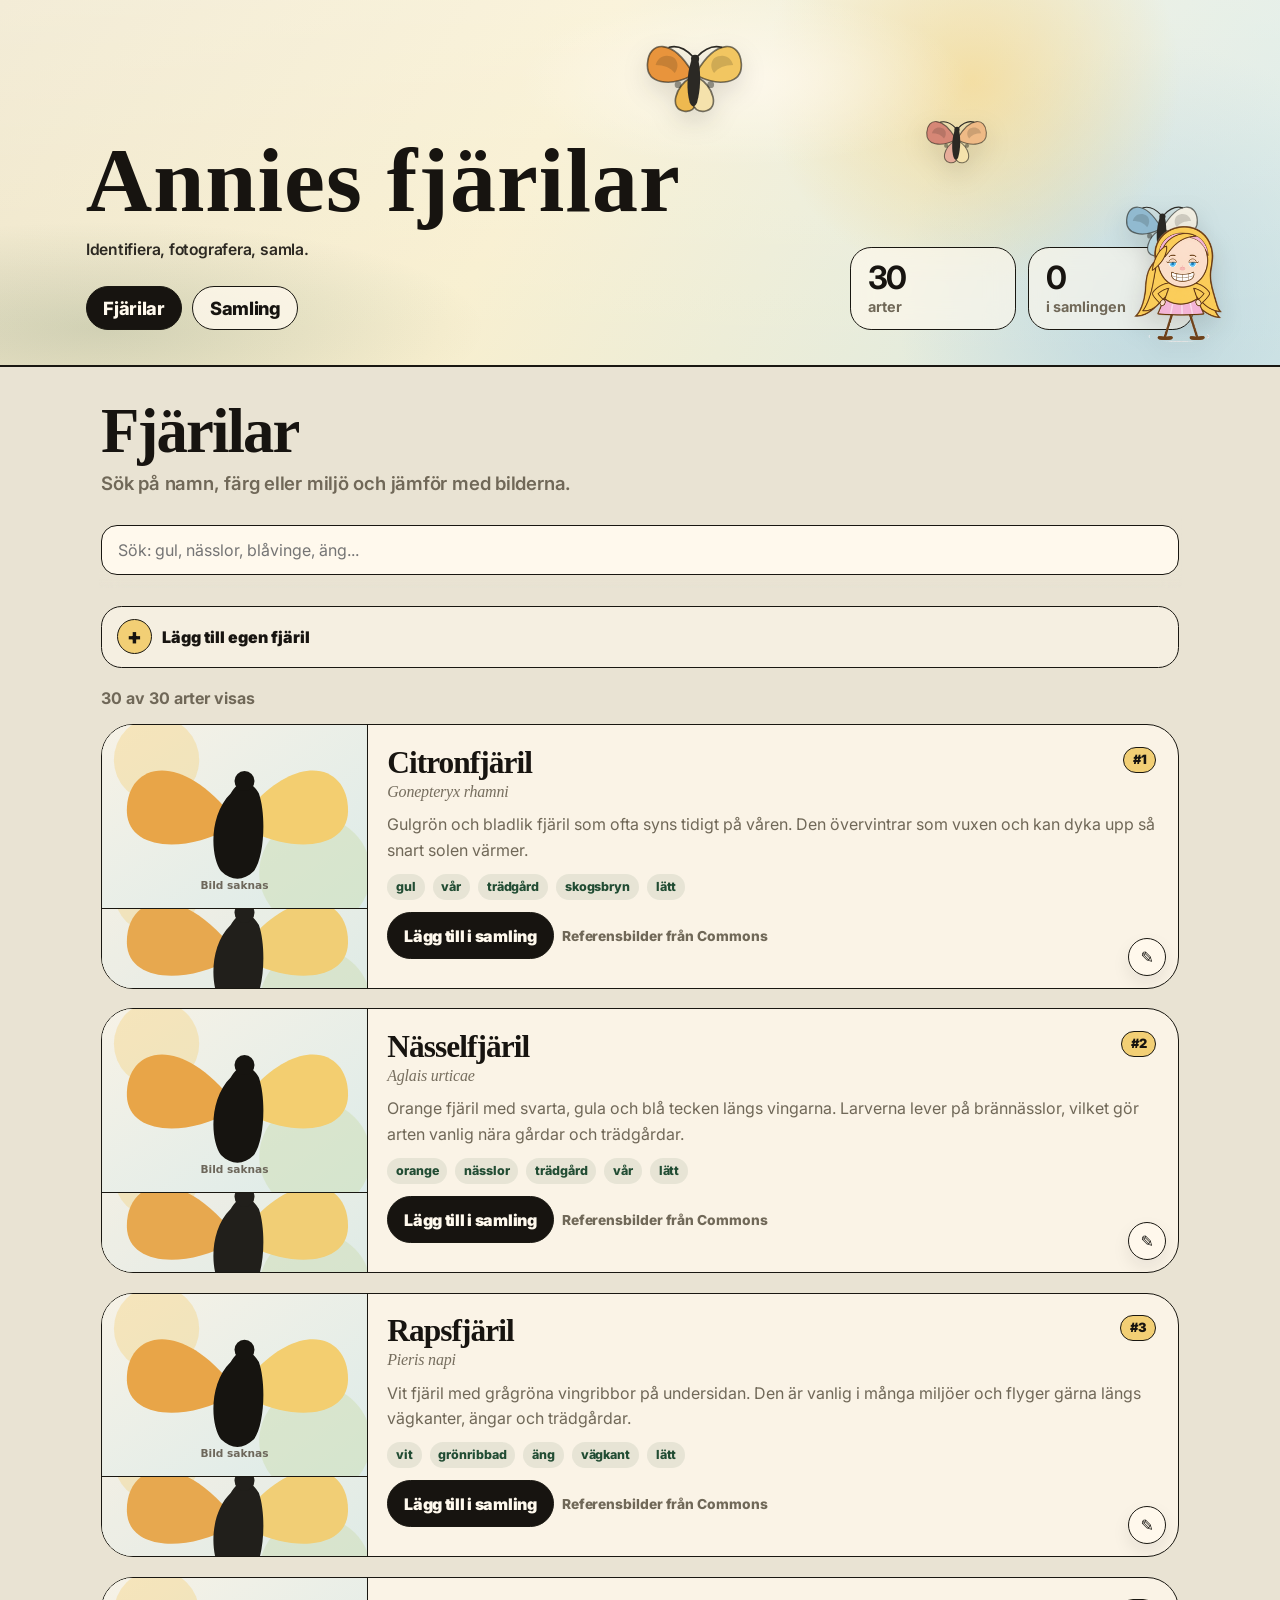
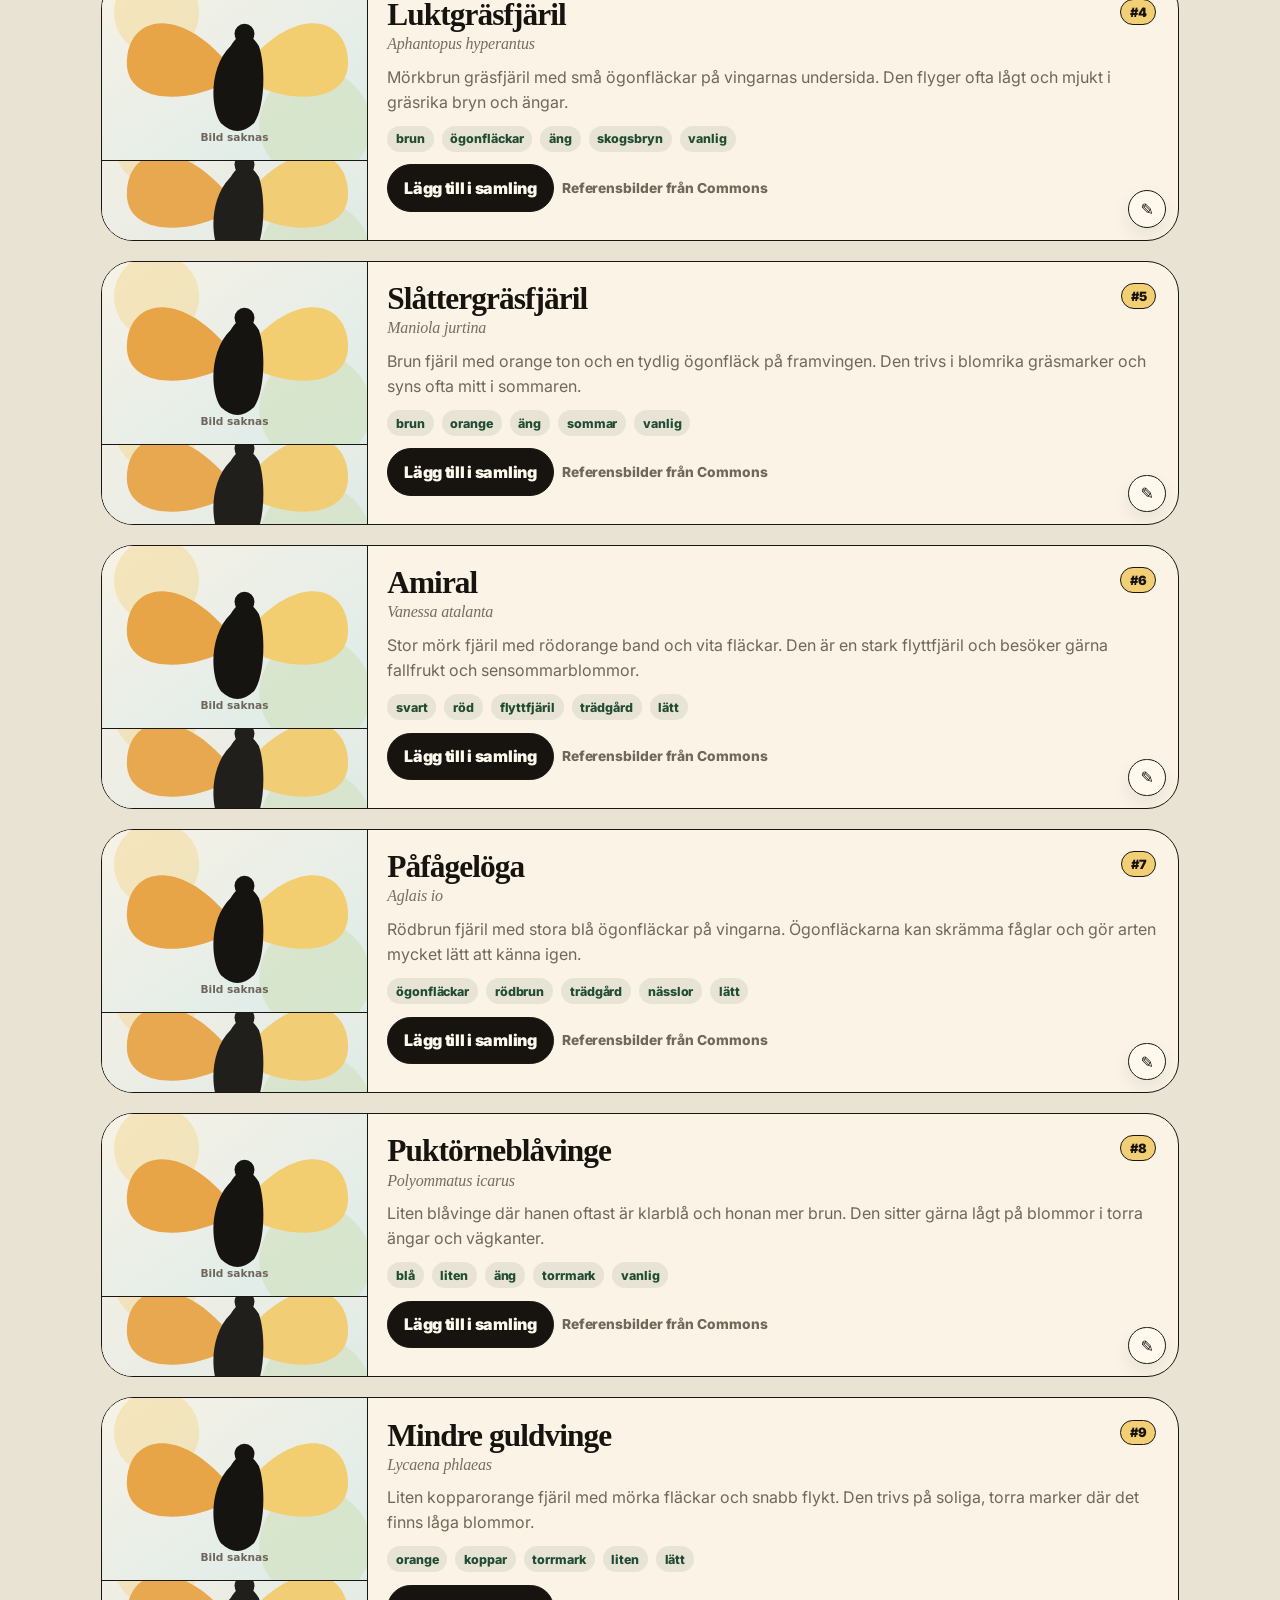
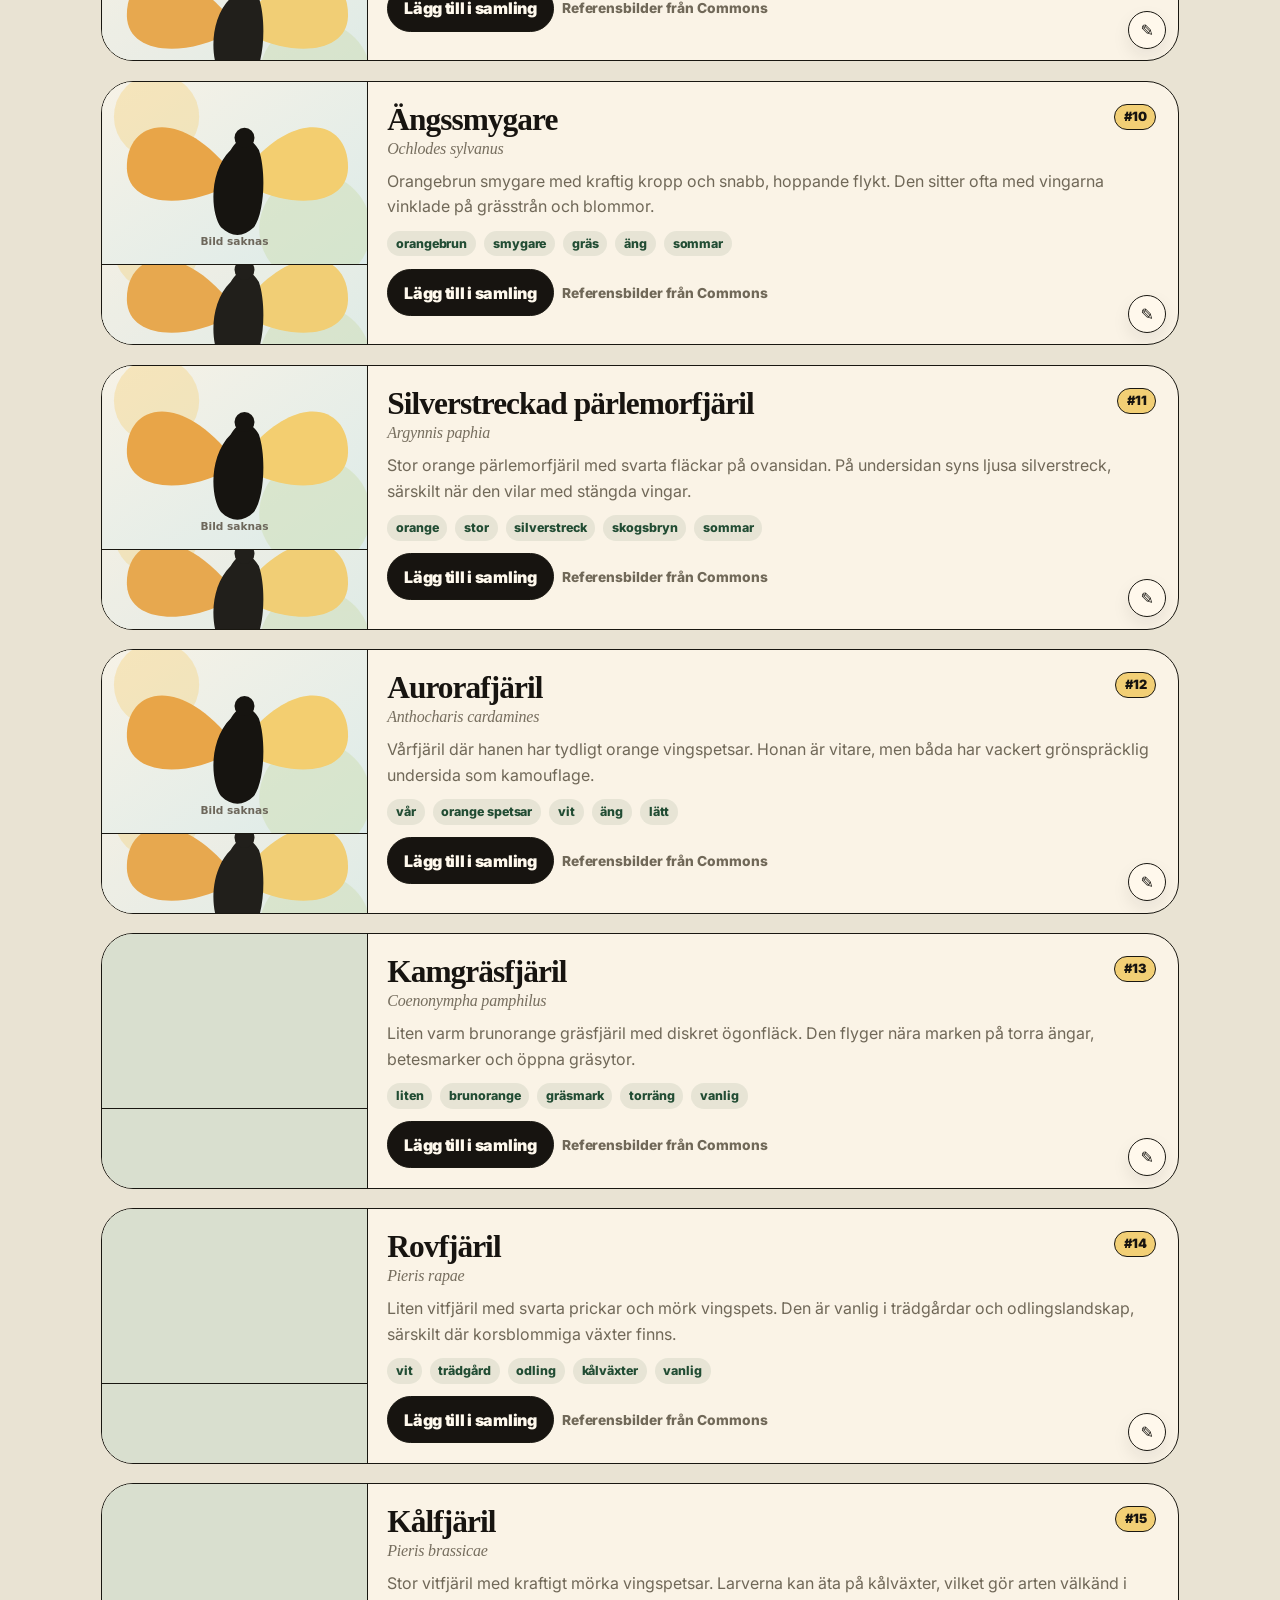
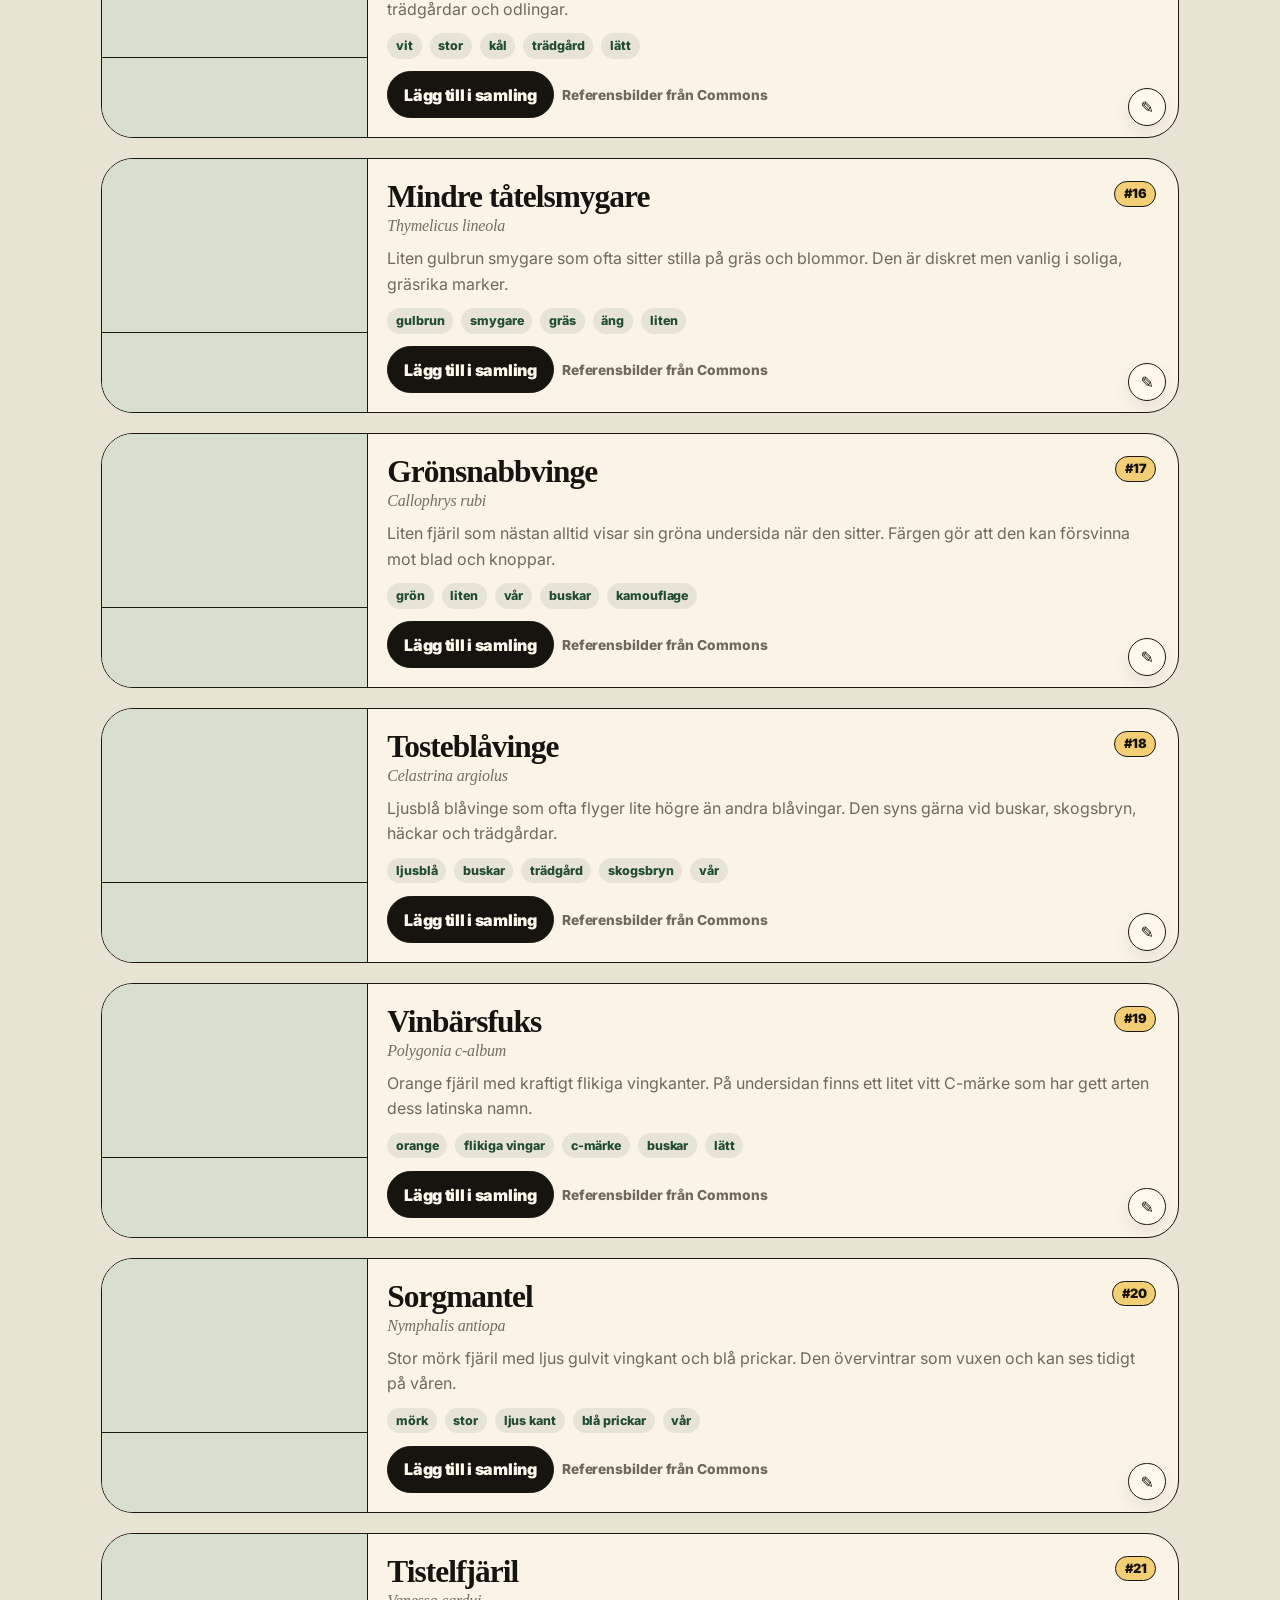
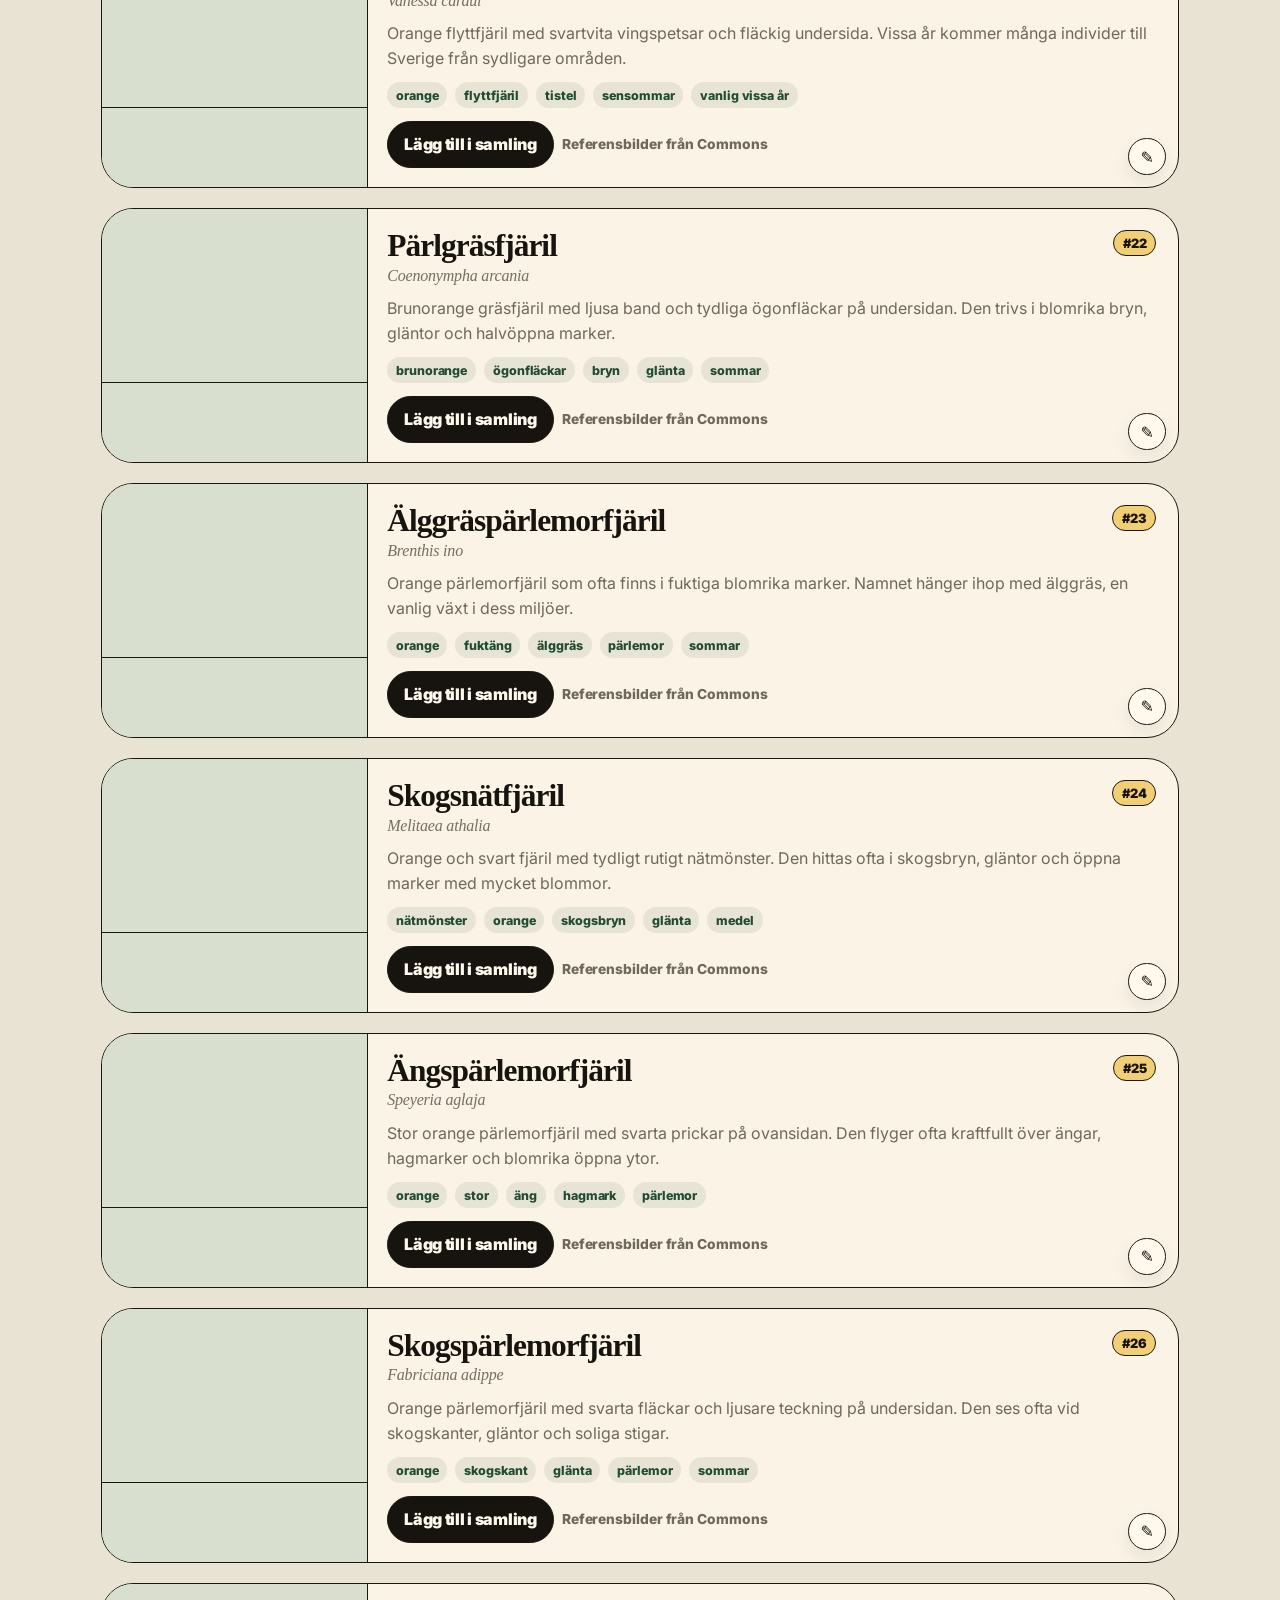
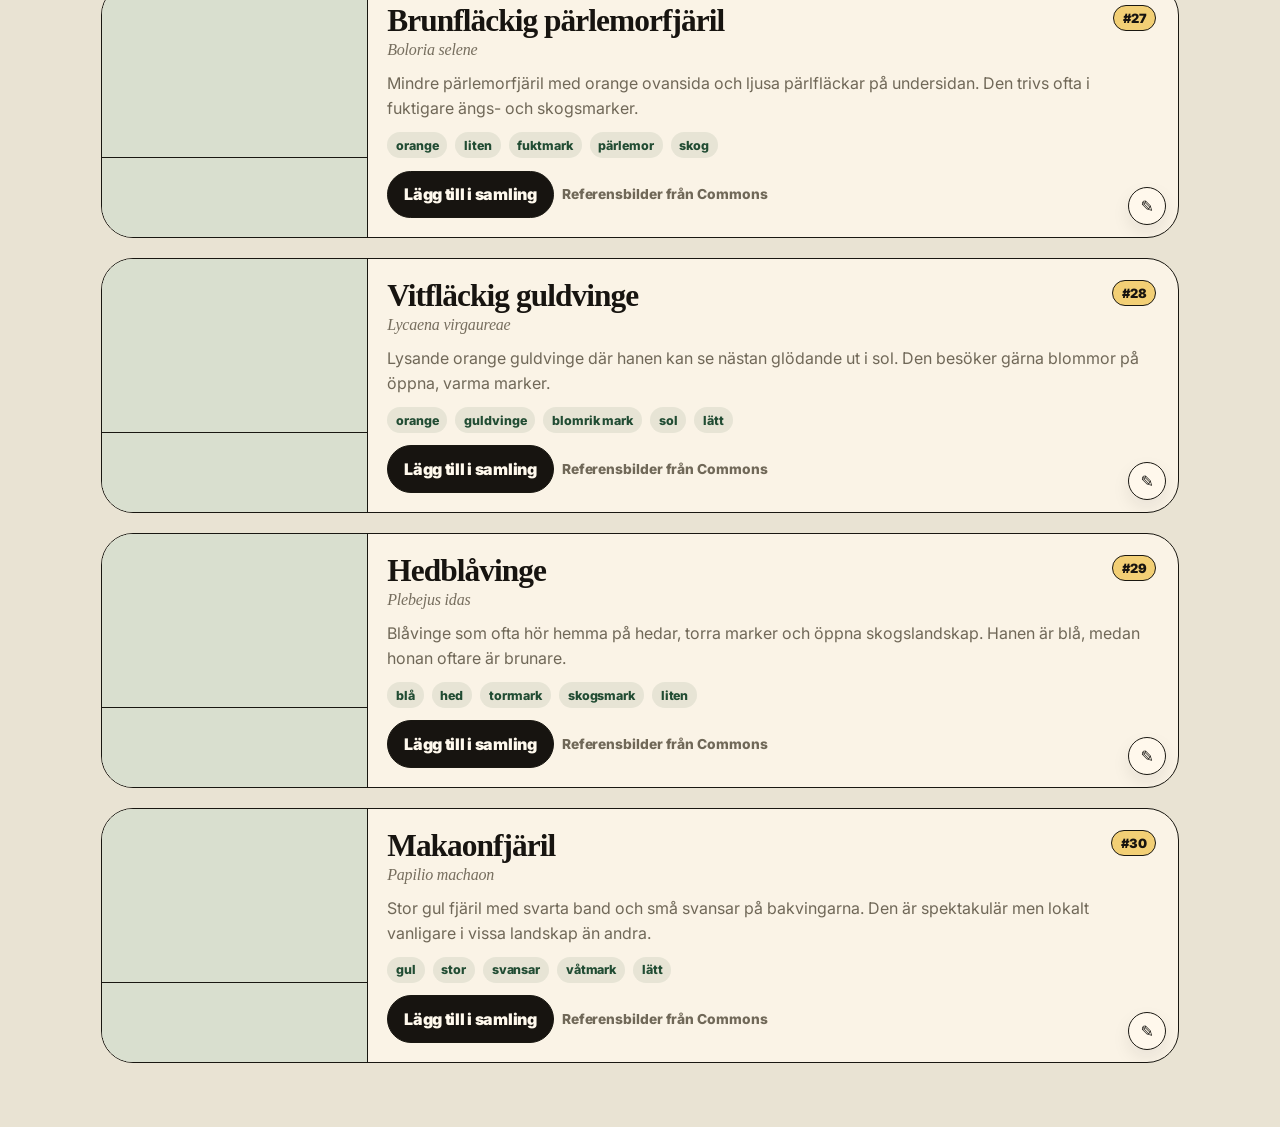
==== reset-cache.html @ b4002c53 "Establish github pages version" ====
<!DOCTYPE html>
<html lang="sv">
<head>
  <meta charset="UTF-8" />
  <meta name="viewport" content="width=device-width, initial-scale=1.0" />
  <title>Rensa app-cache – Annies fjärilar</title>
  <style>
    body { font-family: system-ui, sans-serif; min-height: 100vh; display: grid; place-items: center; margin: 0; background: #e9e3d3; color: #171410; }
    main { max-width: 34rem; padding: 2rem; border: 1.5px solid #171410; border-radius: 1.25rem; background: #fff9ed; box-shadow: 0 18px 45px rgba(31,29,22,.12); }
    h1 { margin-top: 0; font-size: clamp(2rem, 8vw, 3.2rem); line-height: .95; }
    a { color: inherit; font-weight: 800; }
  </style>
</head>
<body>
  <main>
    <h1>Rensar app-cache…</h1>
    <p id="status">Tar bort gamla service workers och cache-filer.</p>
    <p><a href="./?v=1.5.34" id="go" hidden>Öppna appen igen</a></p>
  </main>
  <script>
    (async () => {
      const status = document.getElementById('status');
      try {
        if ('serviceWorker' in navigator) {
          const regs = await navigator.serviceWorker.getRegistrations();
          await Promise.all(regs.map((reg) => reg.unregister()));
        }
        if ('caches' in window) {
          const keys = await caches.keys();
          await Promise.all(keys.map((key) => caches.delete(key)));
        }
        status.textContent = 'Klart. Öppnar nya versionen…';
        setTimeout(() => { window.location.href = './?v=1.5.34'; }, 600);
      } catch (error) {
        console.error(error);
        status.textContent = 'Kunde inte rensa automatiskt. Använd länken nedan.';
        document.getElementById('go').hidden = false;
      }
    })();
  </script>
</body>
</html>
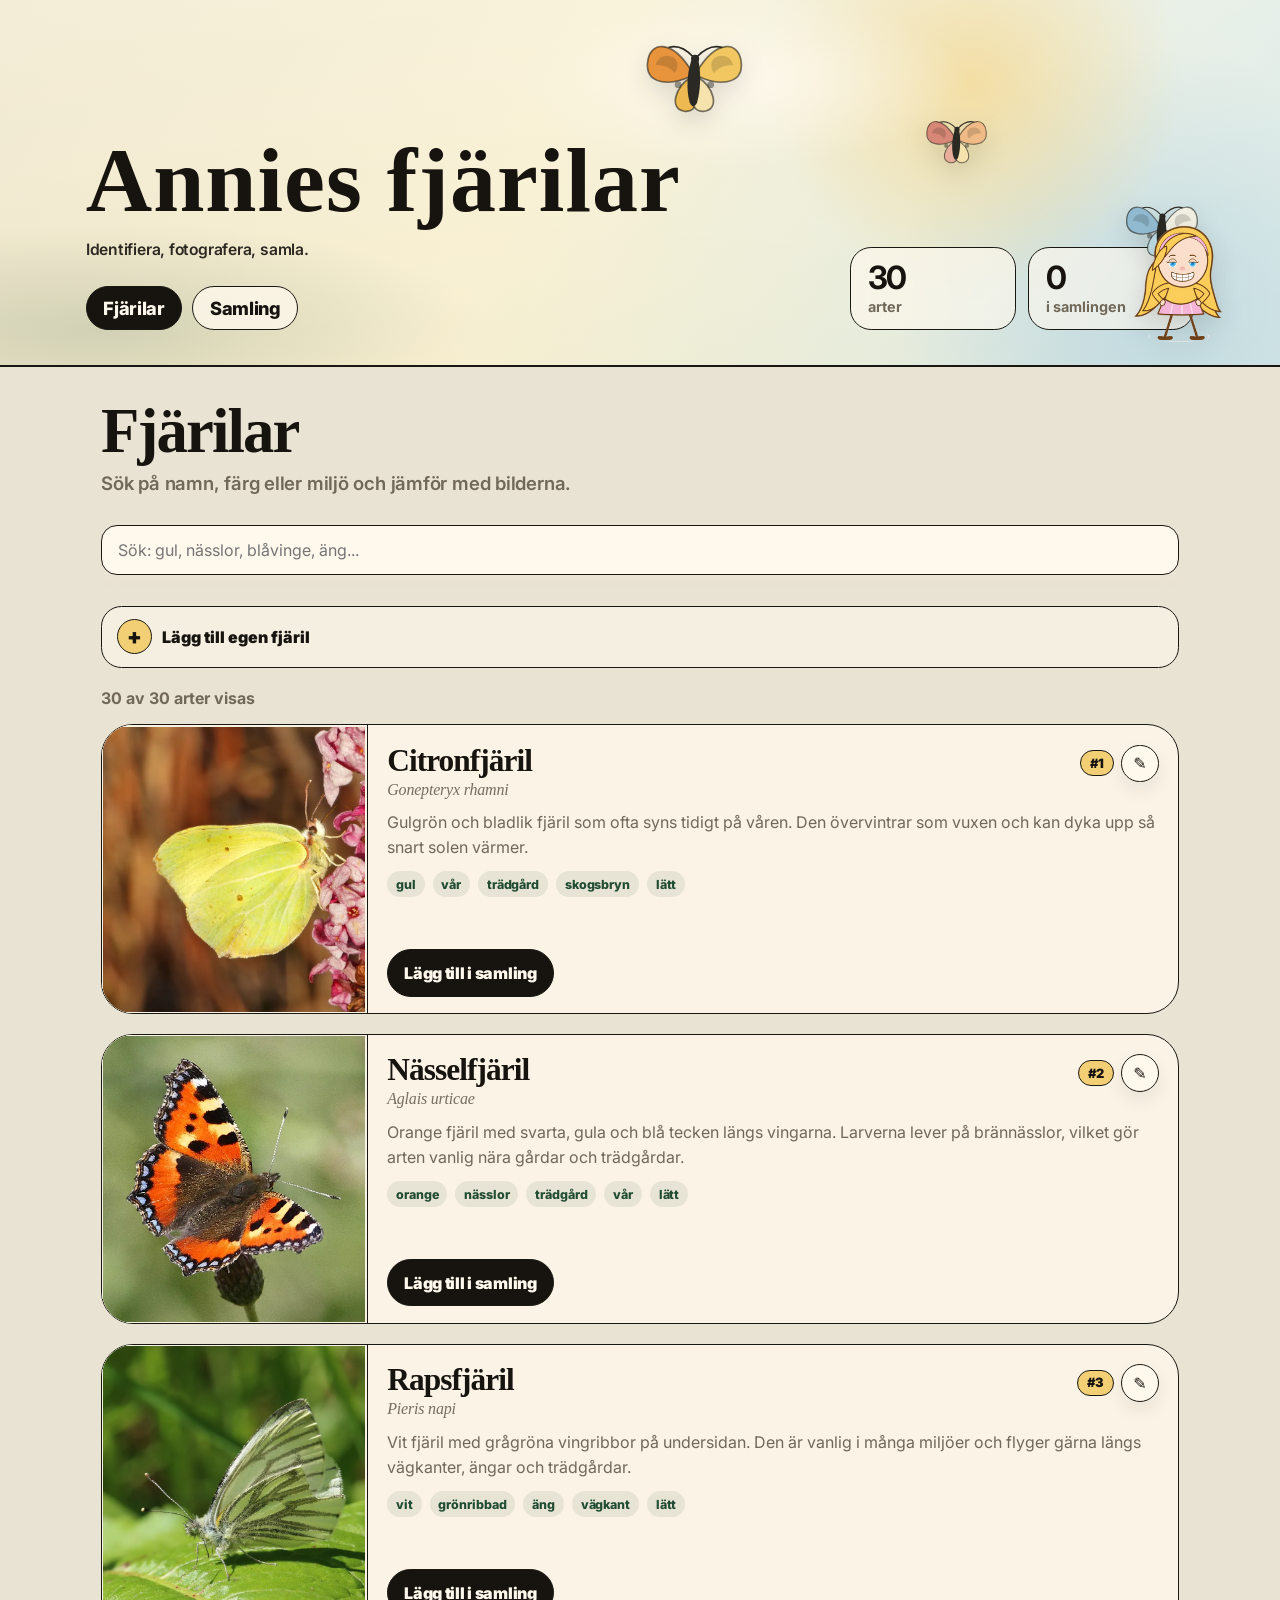
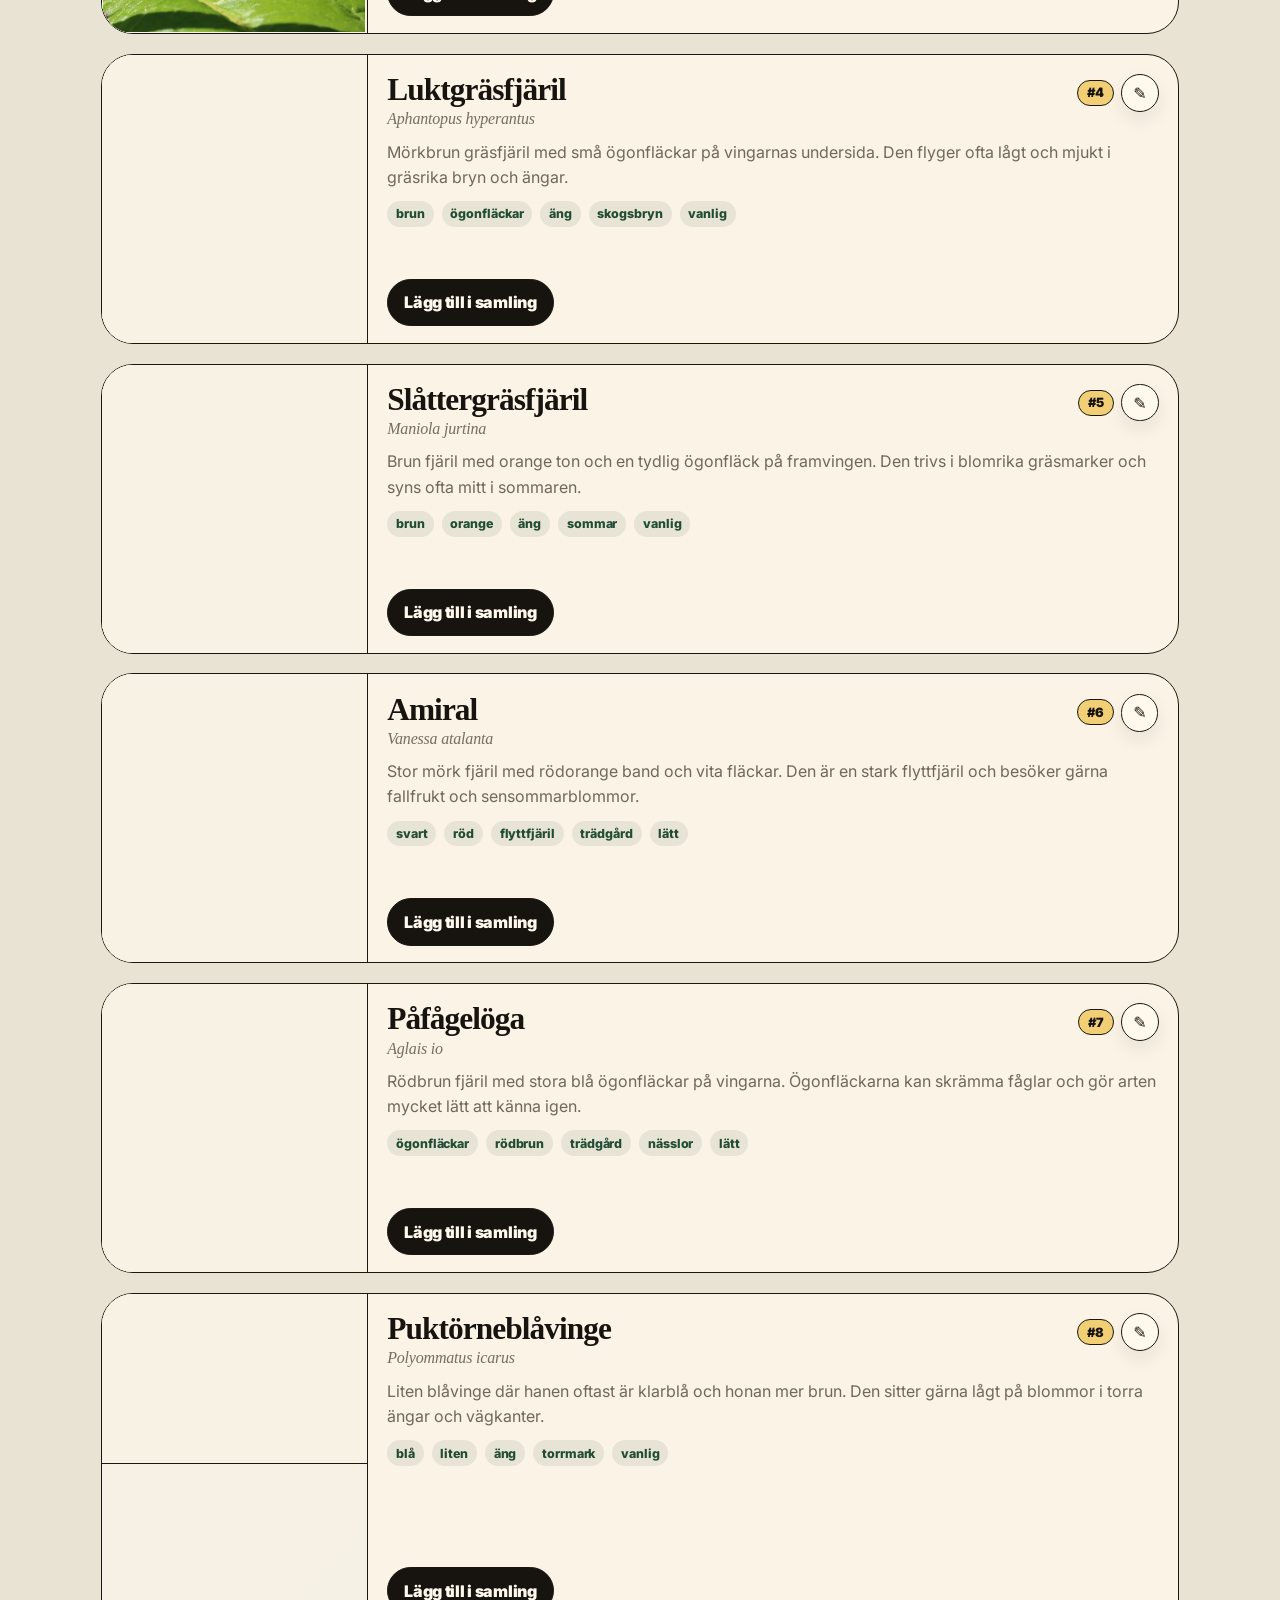
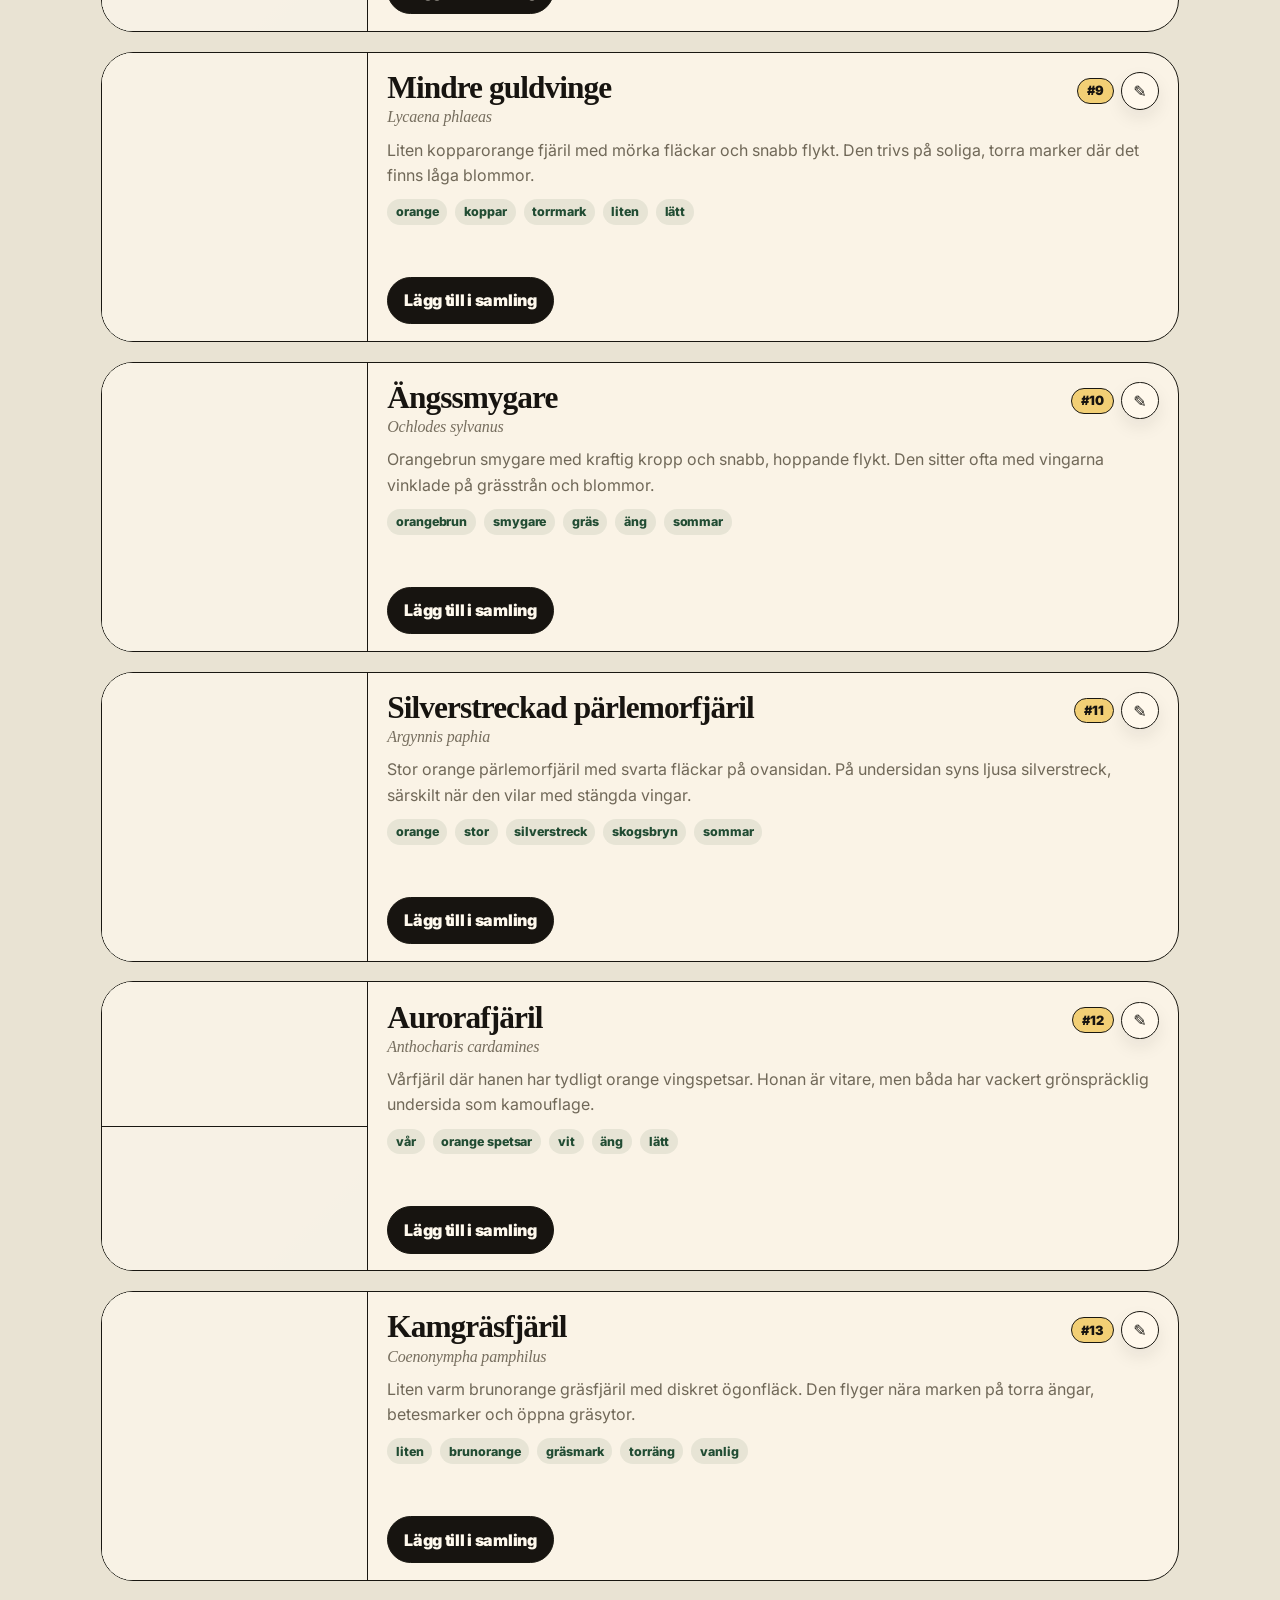
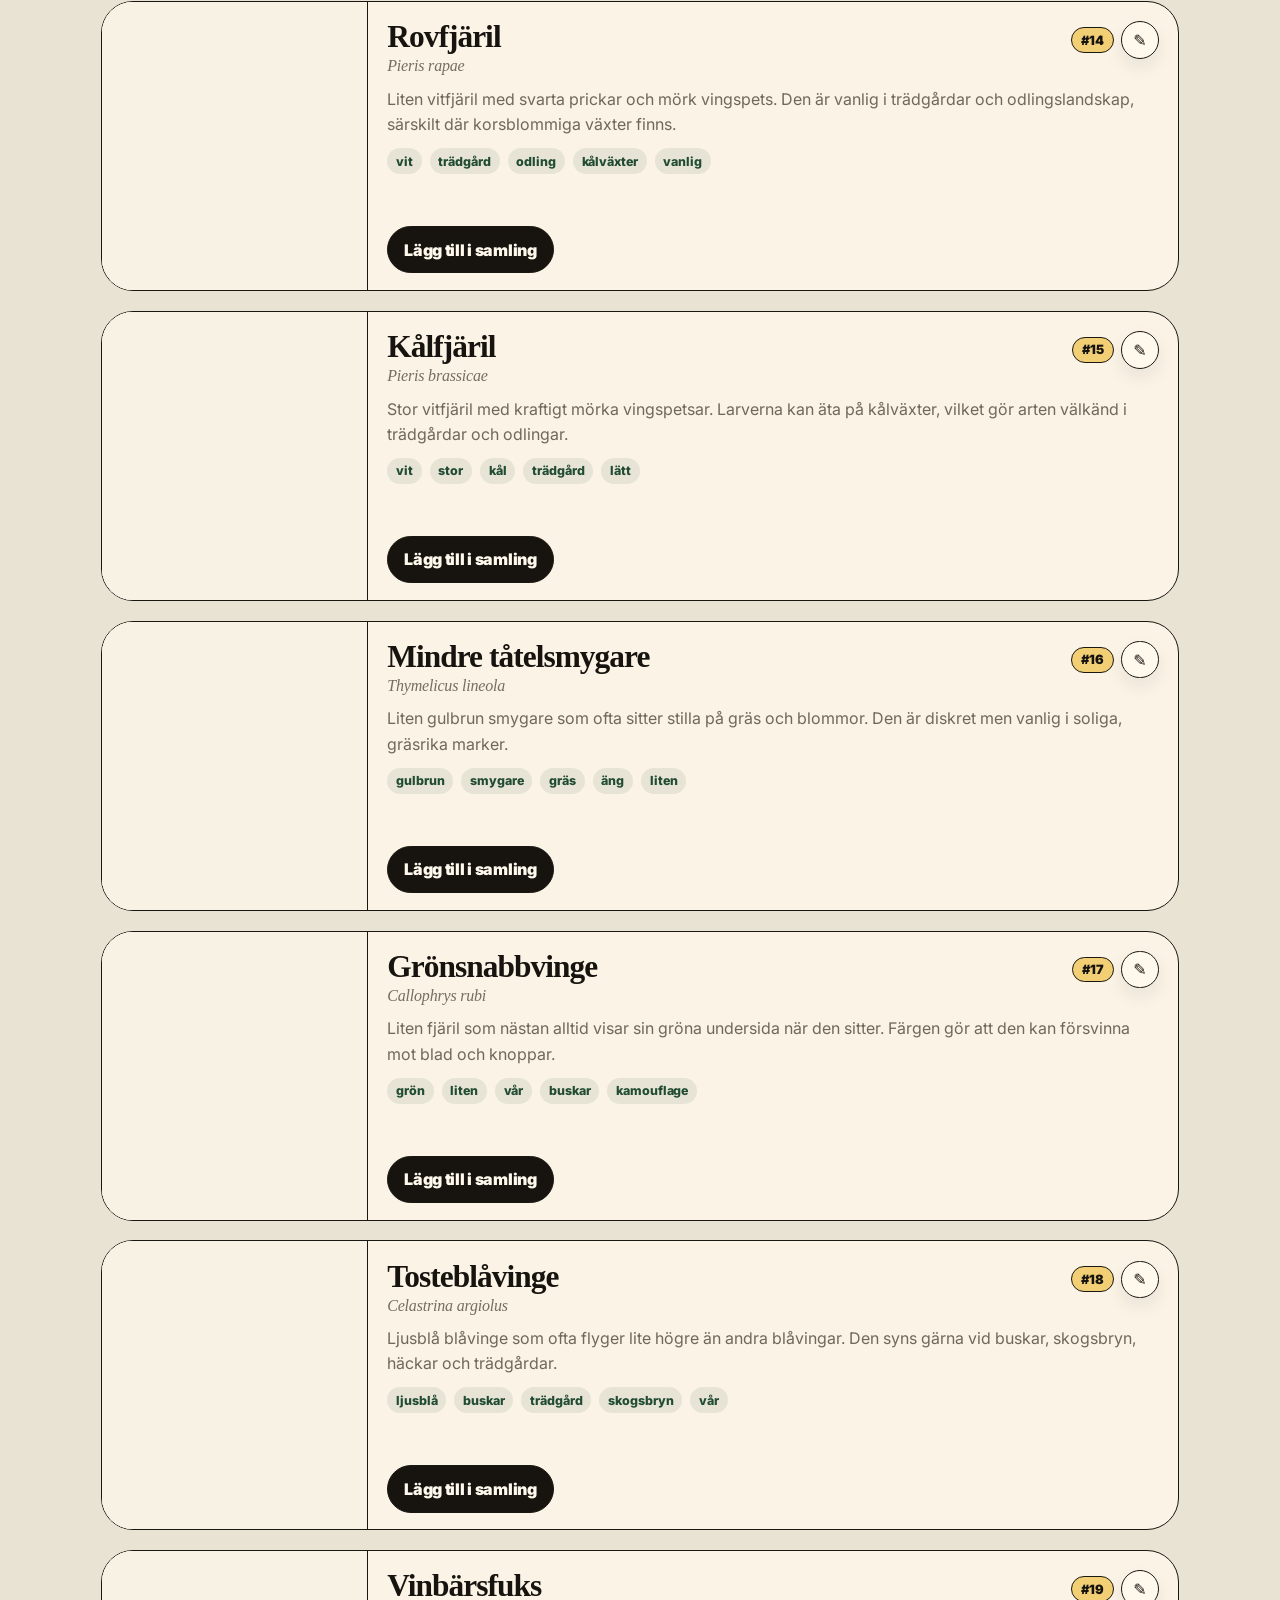
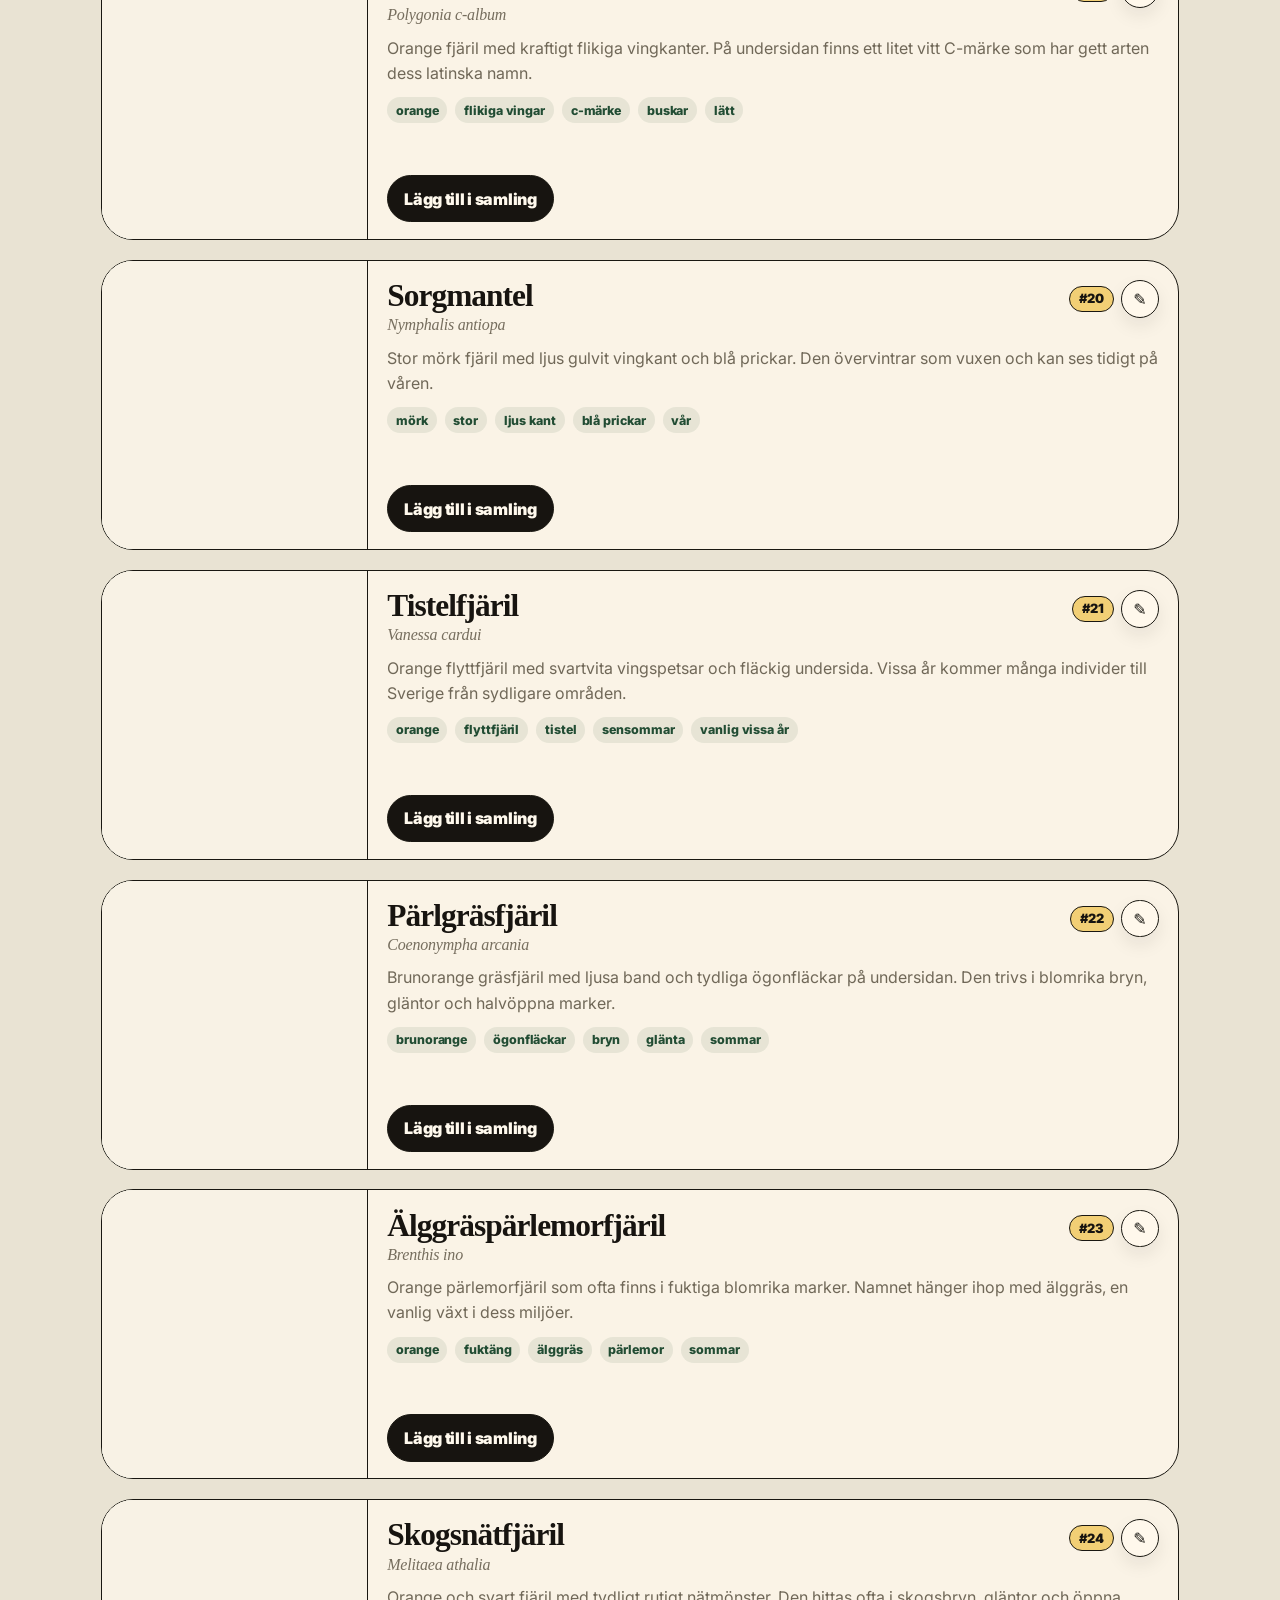
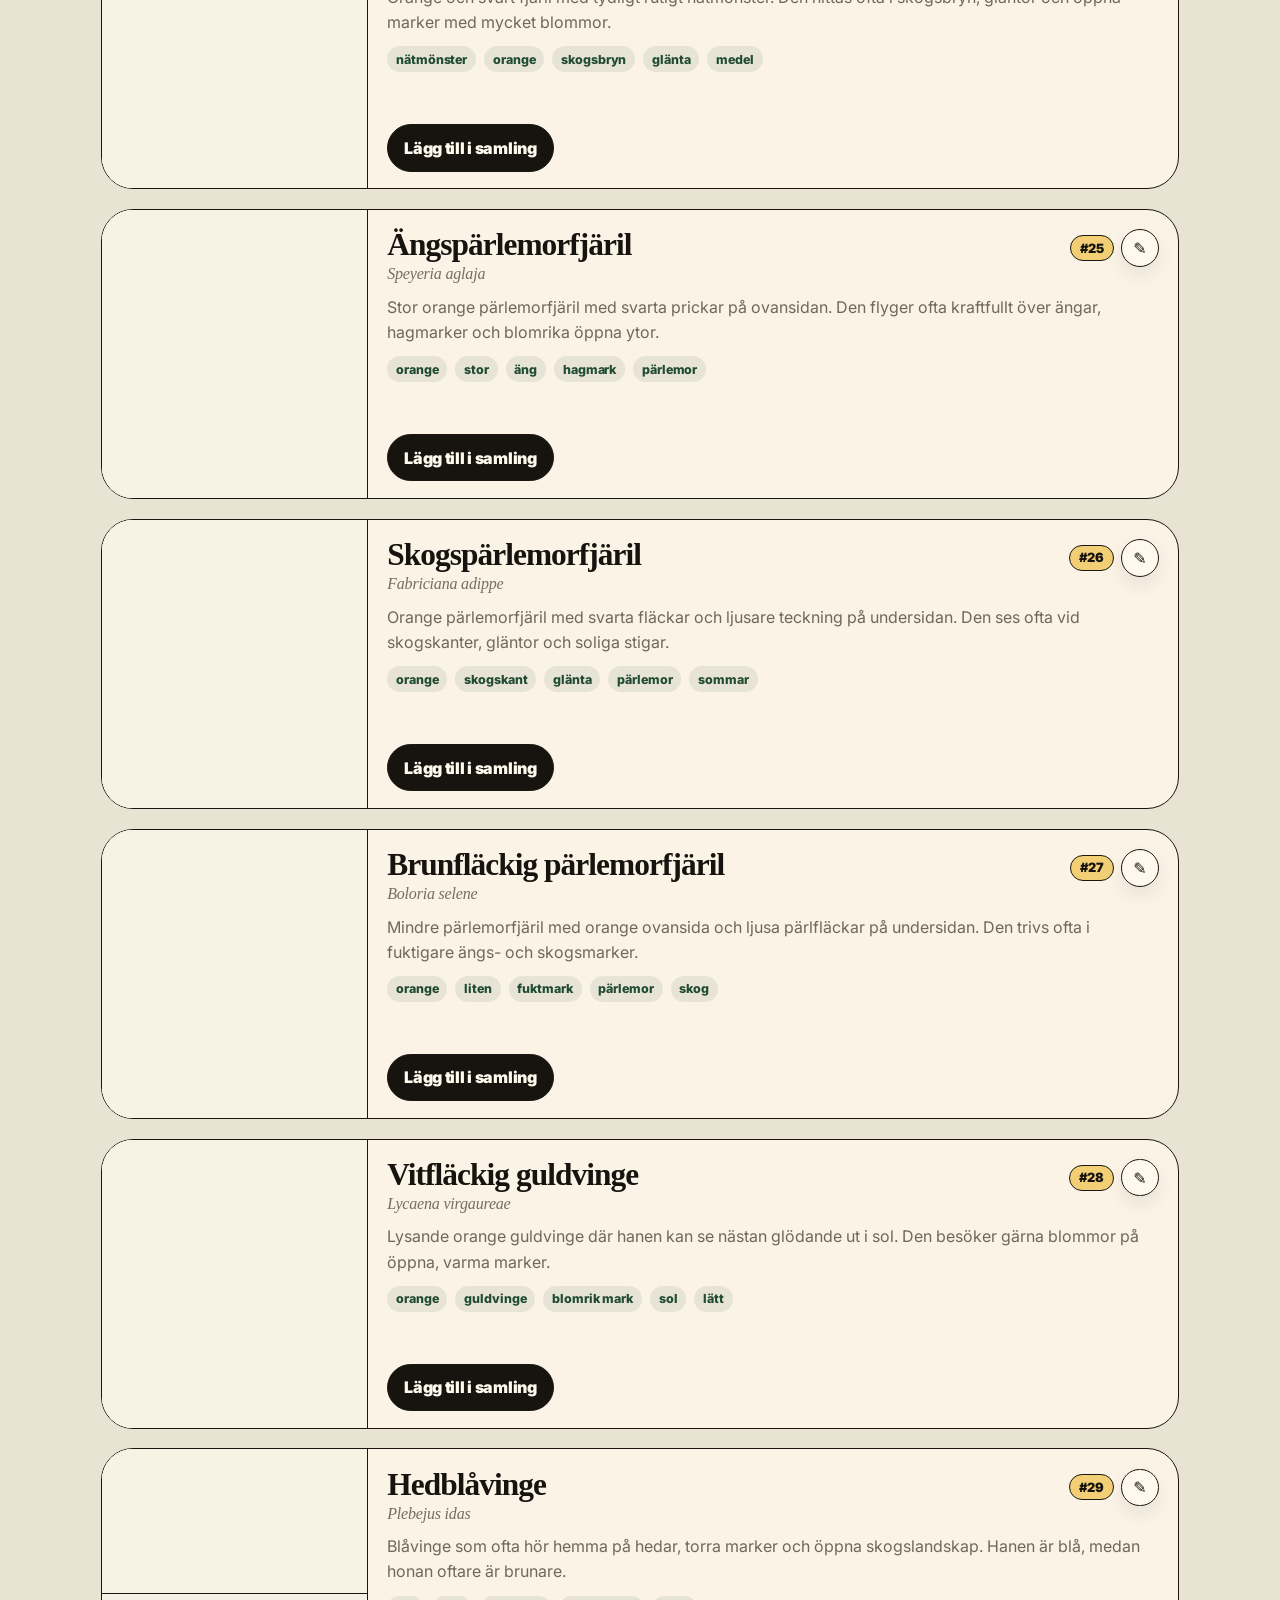
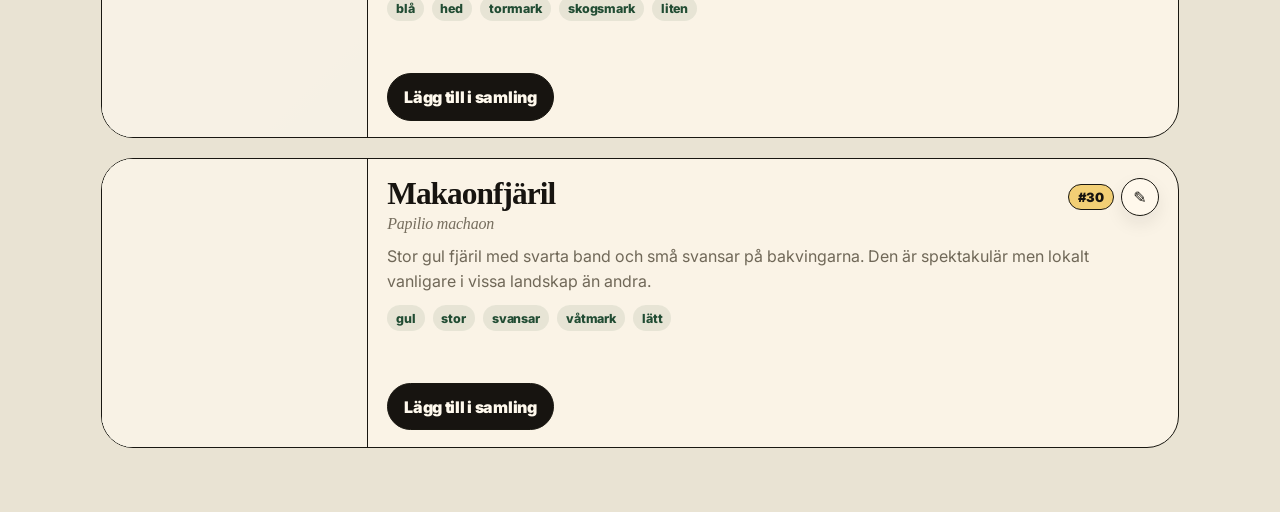
==== commit 25b0a237: "Establish first preliminary completed version in full" ====
--- a/reset-cache.html
+++ b/reset-cache.html
@@ -15,7 +15,7 @@
   <main>
     <h1>Rensar app-cache…</h1>
     <p id="status">Tar bort gamla service workers och cache-filer.</p>
-    <p><a href="./?v=1.5.34" id="go" hidden>Öppna appen igen</a></p>
+    <p><a href="./?v=1.5.61" id="go" hidden>Öppna appen igen</a></p>
   </main>
   <script>
     (async () => {
@@ -30,7 +30,7 @@
           await Promise.all(keys.map((key) => caches.delete(key)));
         }
         status.textContent = 'Klart. Öppnar nya versionen…';
-        setTimeout(() => { window.location.href = './?v=1.5.34'; }, 600);
+        setTimeout(() => { window.location.href = './?v=1.5.61'; }, 600);
       } catch (error) {
         console.error(error);
         status.textContent = 'Kunde inte rensa automatiskt. Använd länken nedan.';
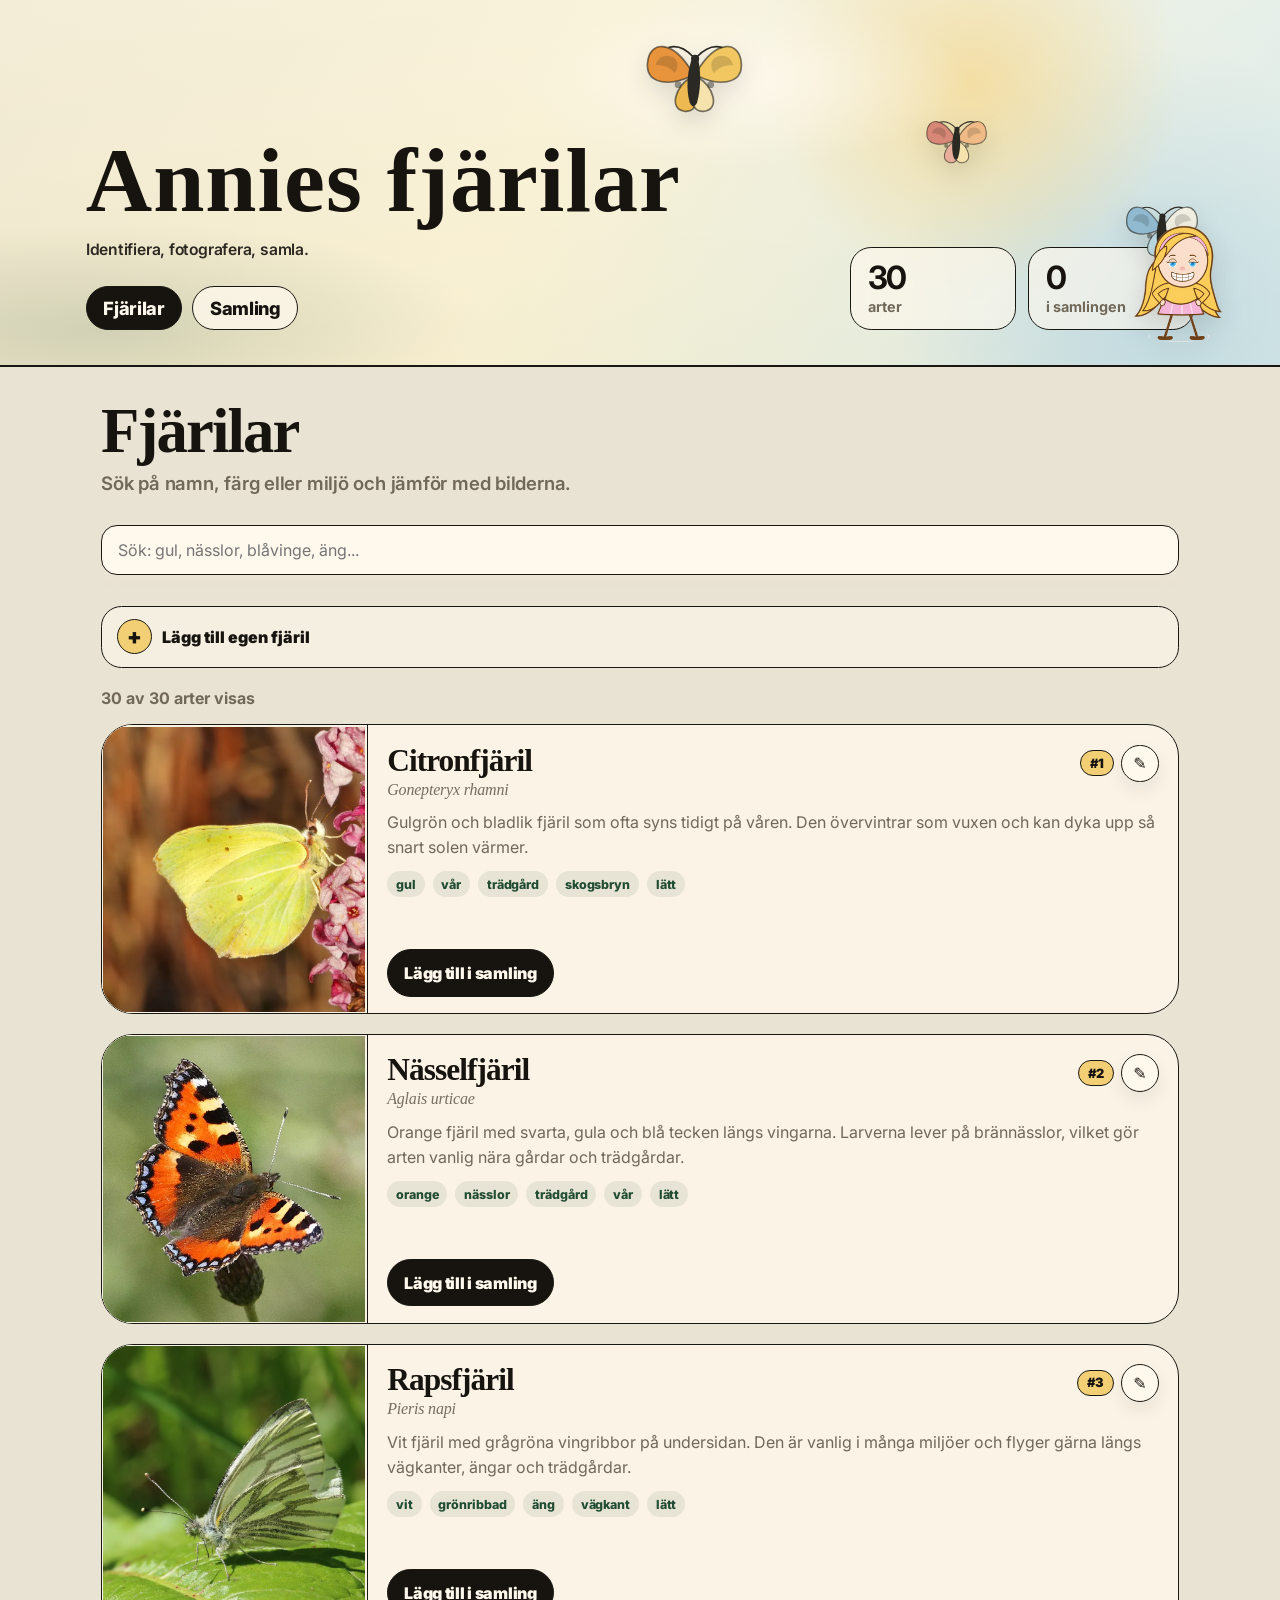
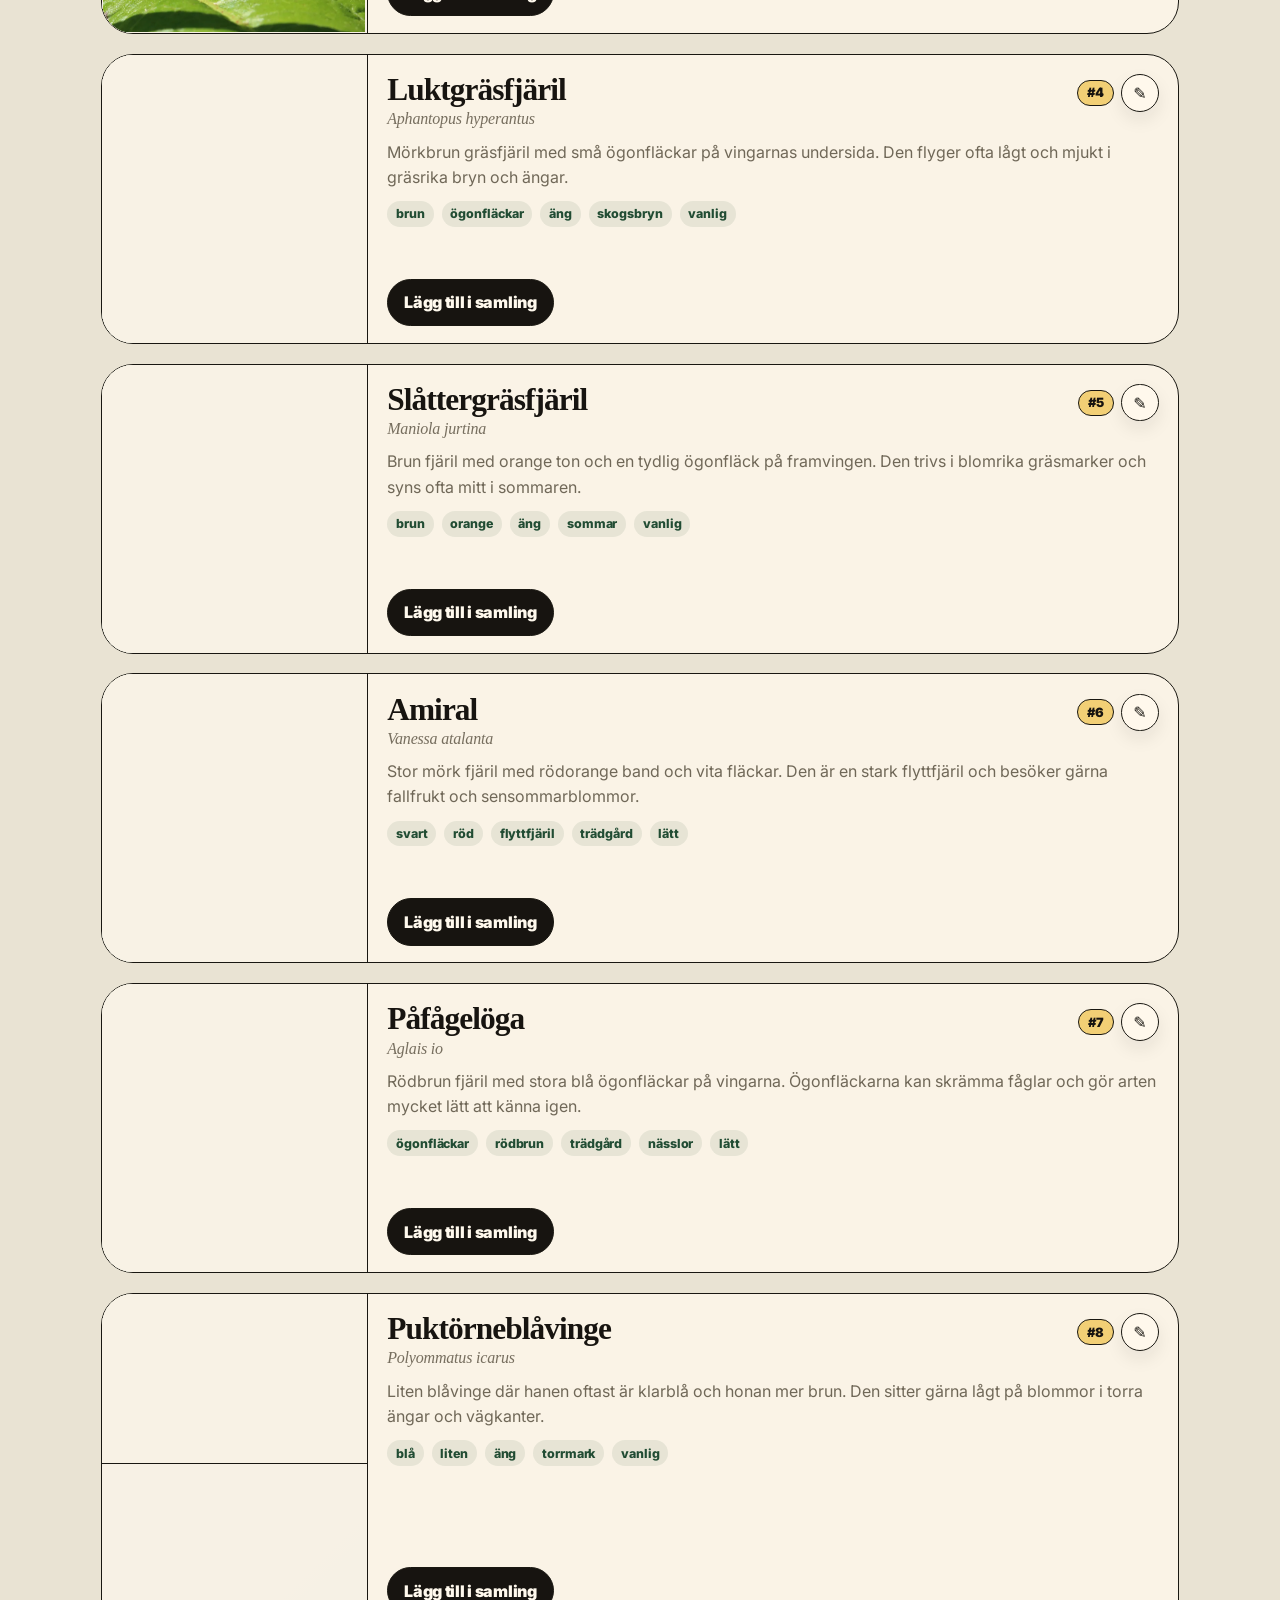
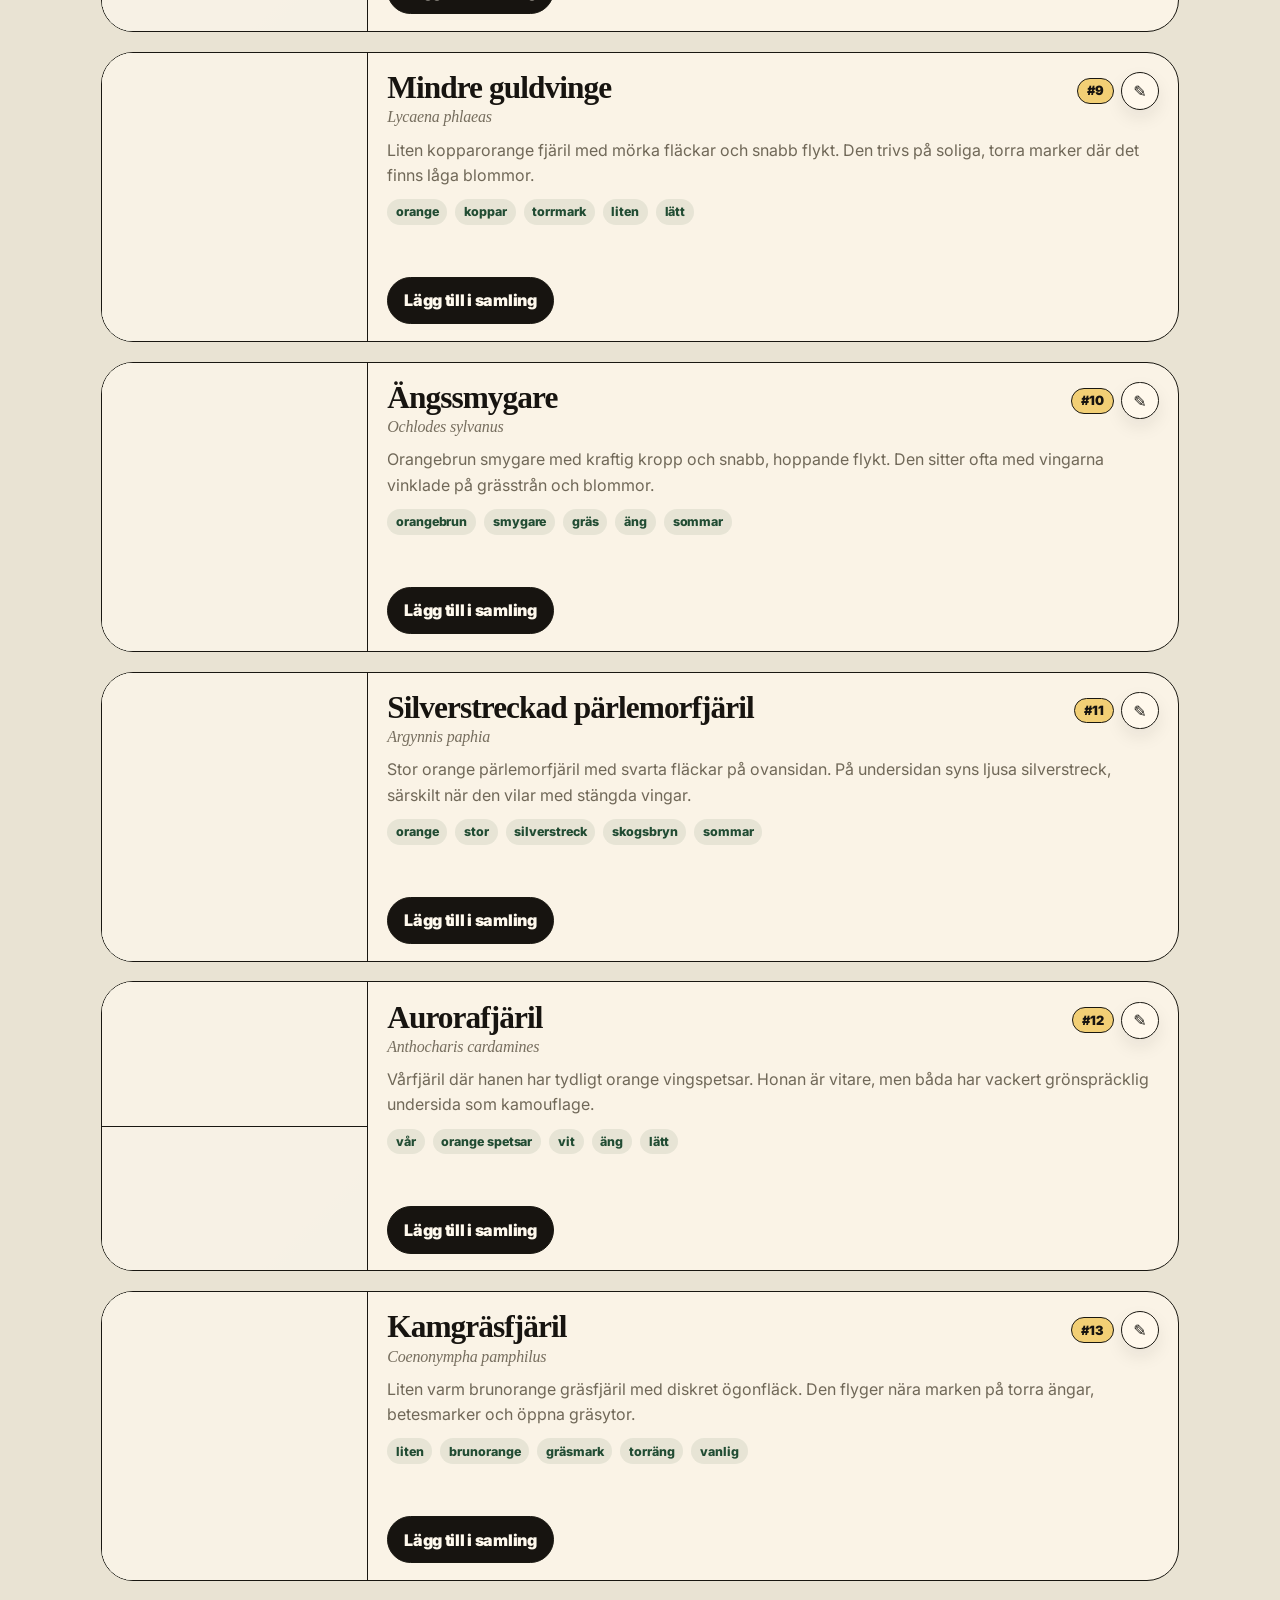
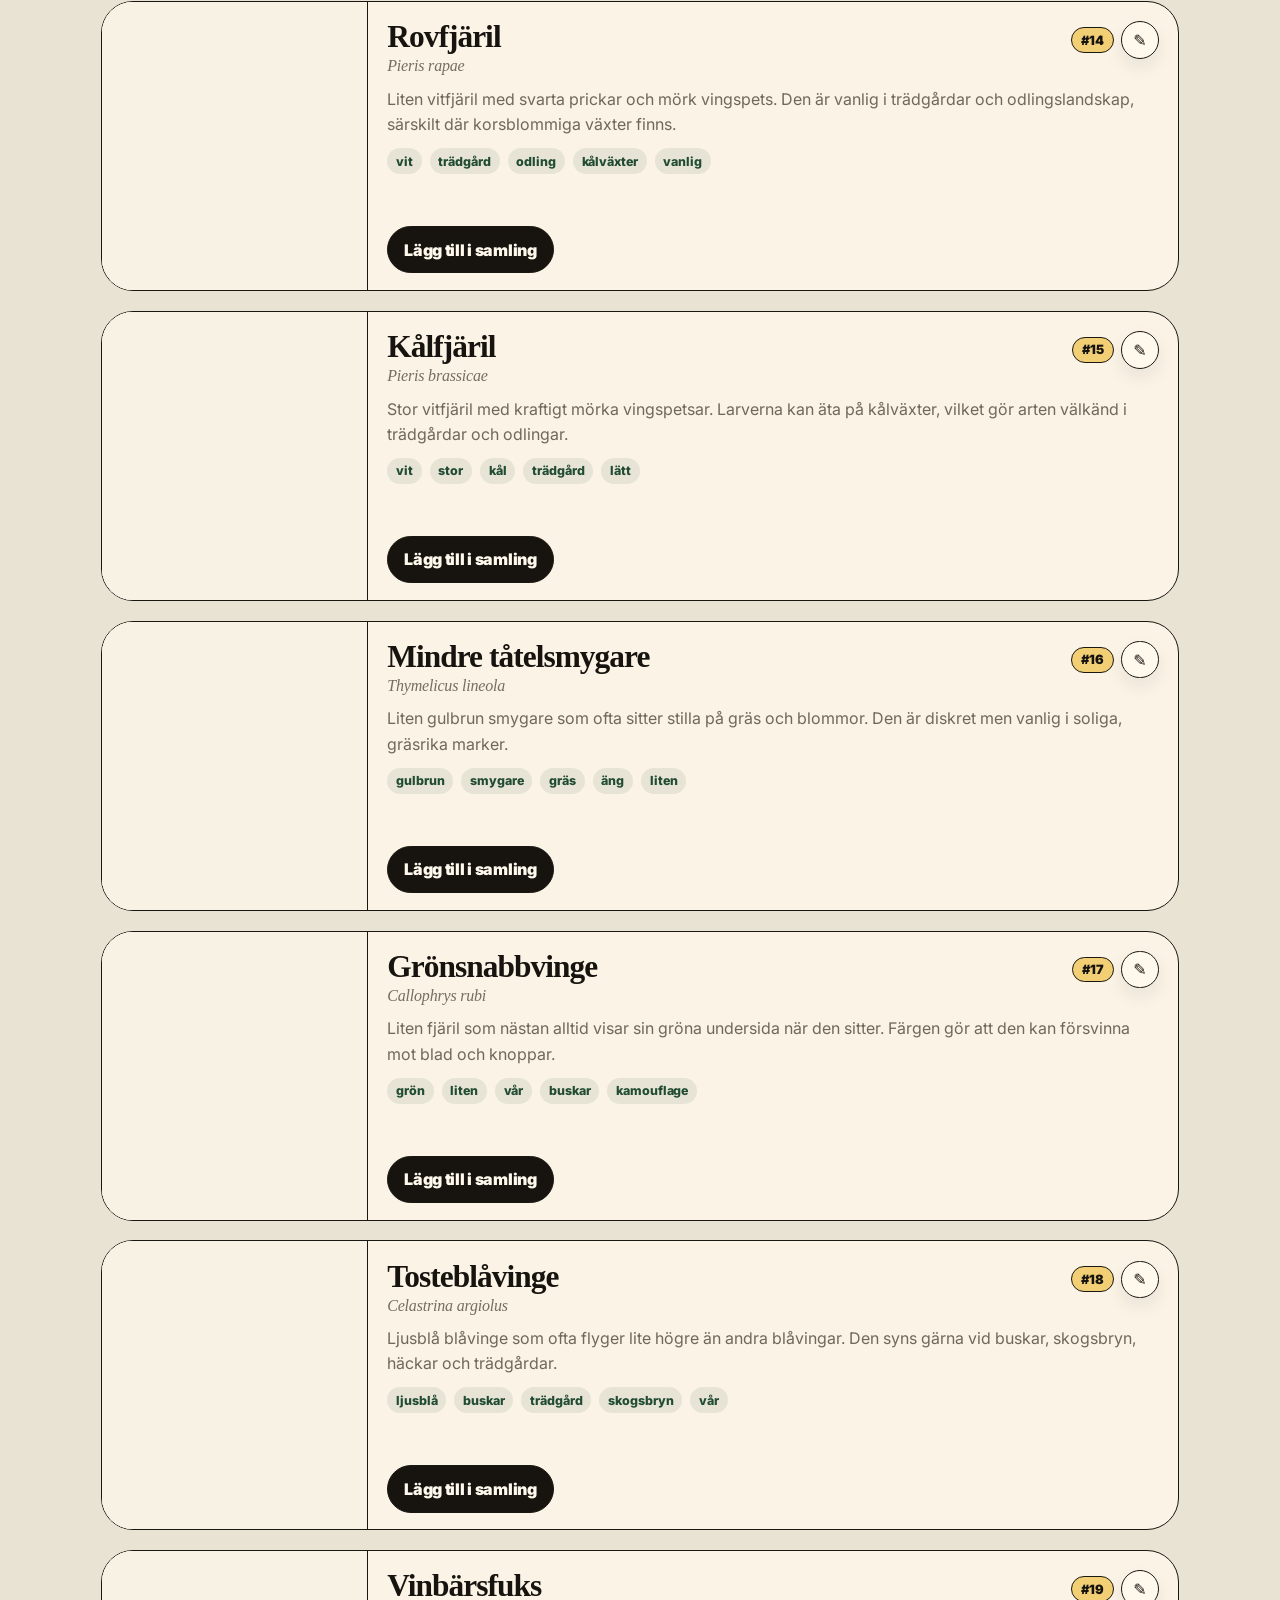
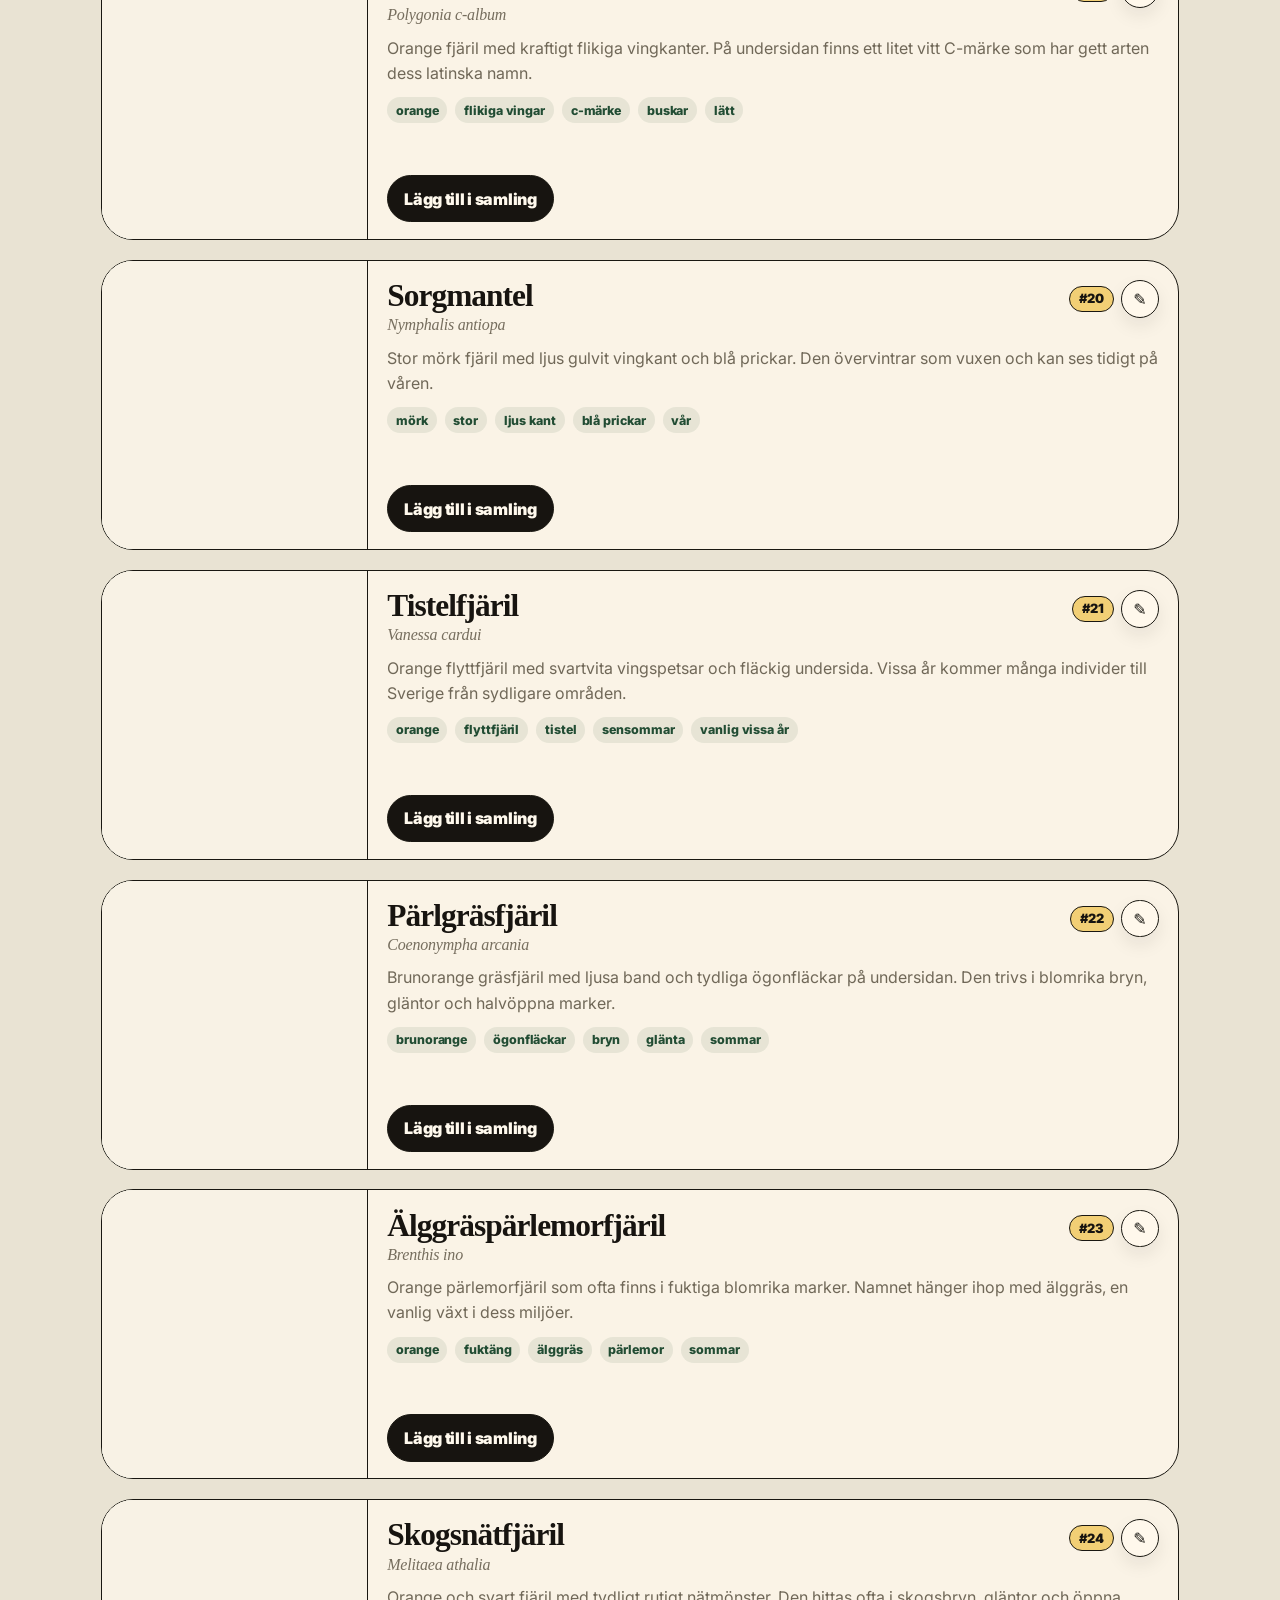
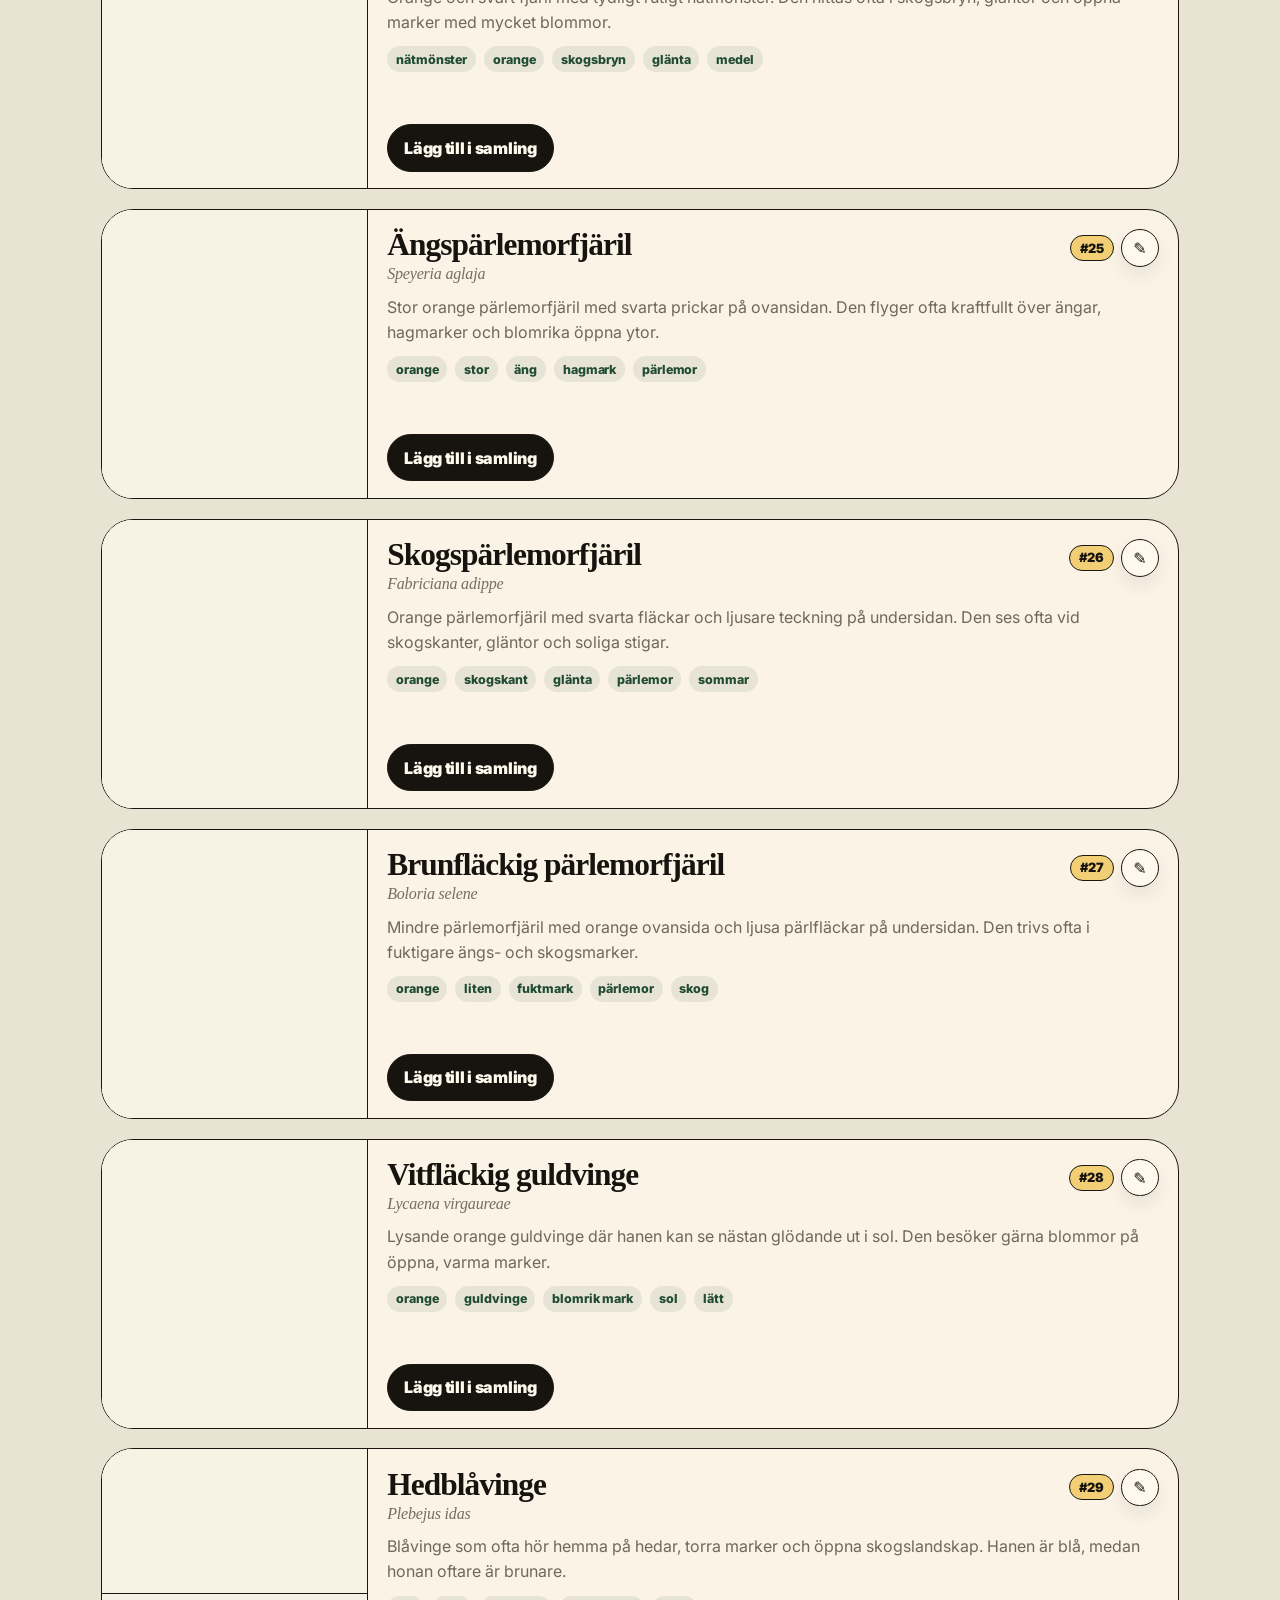
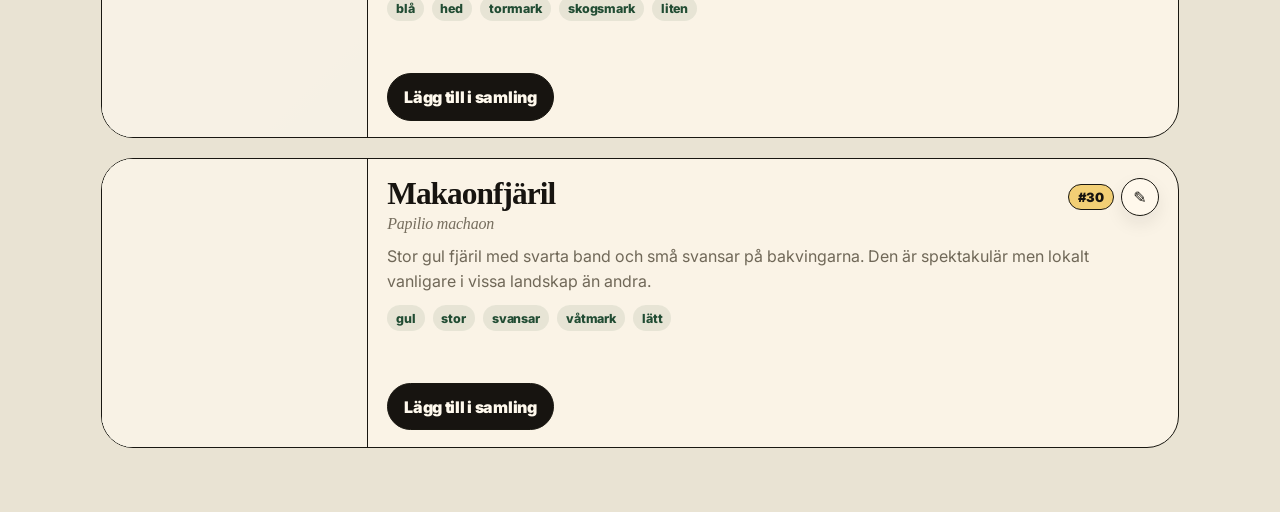
==== commit 06fd7351: "Fix capricious WebP image loading" ====
--- a/reset-cache.html
+++ b/reset-cache.html
@@ -15,7 +15,7 @@
   <main>
     <h1>Rensar app-cache…</h1>
     <p id="status">Tar bort gamla service workers och cache-filer.</p>
-    <p><a href="./?v=1.5.61" id="go" hidden>Öppna appen igen</a></p>
+    <p><a href="./?v=1.5.62" id="go" hidden>Öppna appen igen</a></p>
   </main>
   <script>
     (async () => {
@@ -30,7 +30,7 @@
           await Promise.all(keys.map((key) => caches.delete(key)));
         }
         status.textContent = 'Klart. Öppnar nya versionen…';
-        setTimeout(() => { window.location.href = './?v=1.5.61'; }, 600);
+        setTimeout(() => { window.location.href = './?v=1.5.62'; }, 600);
       } catch (error) {
         console.error(error);
         status.textContent = 'Kunde inte rensa automatiskt. Använd länken nedan.';
